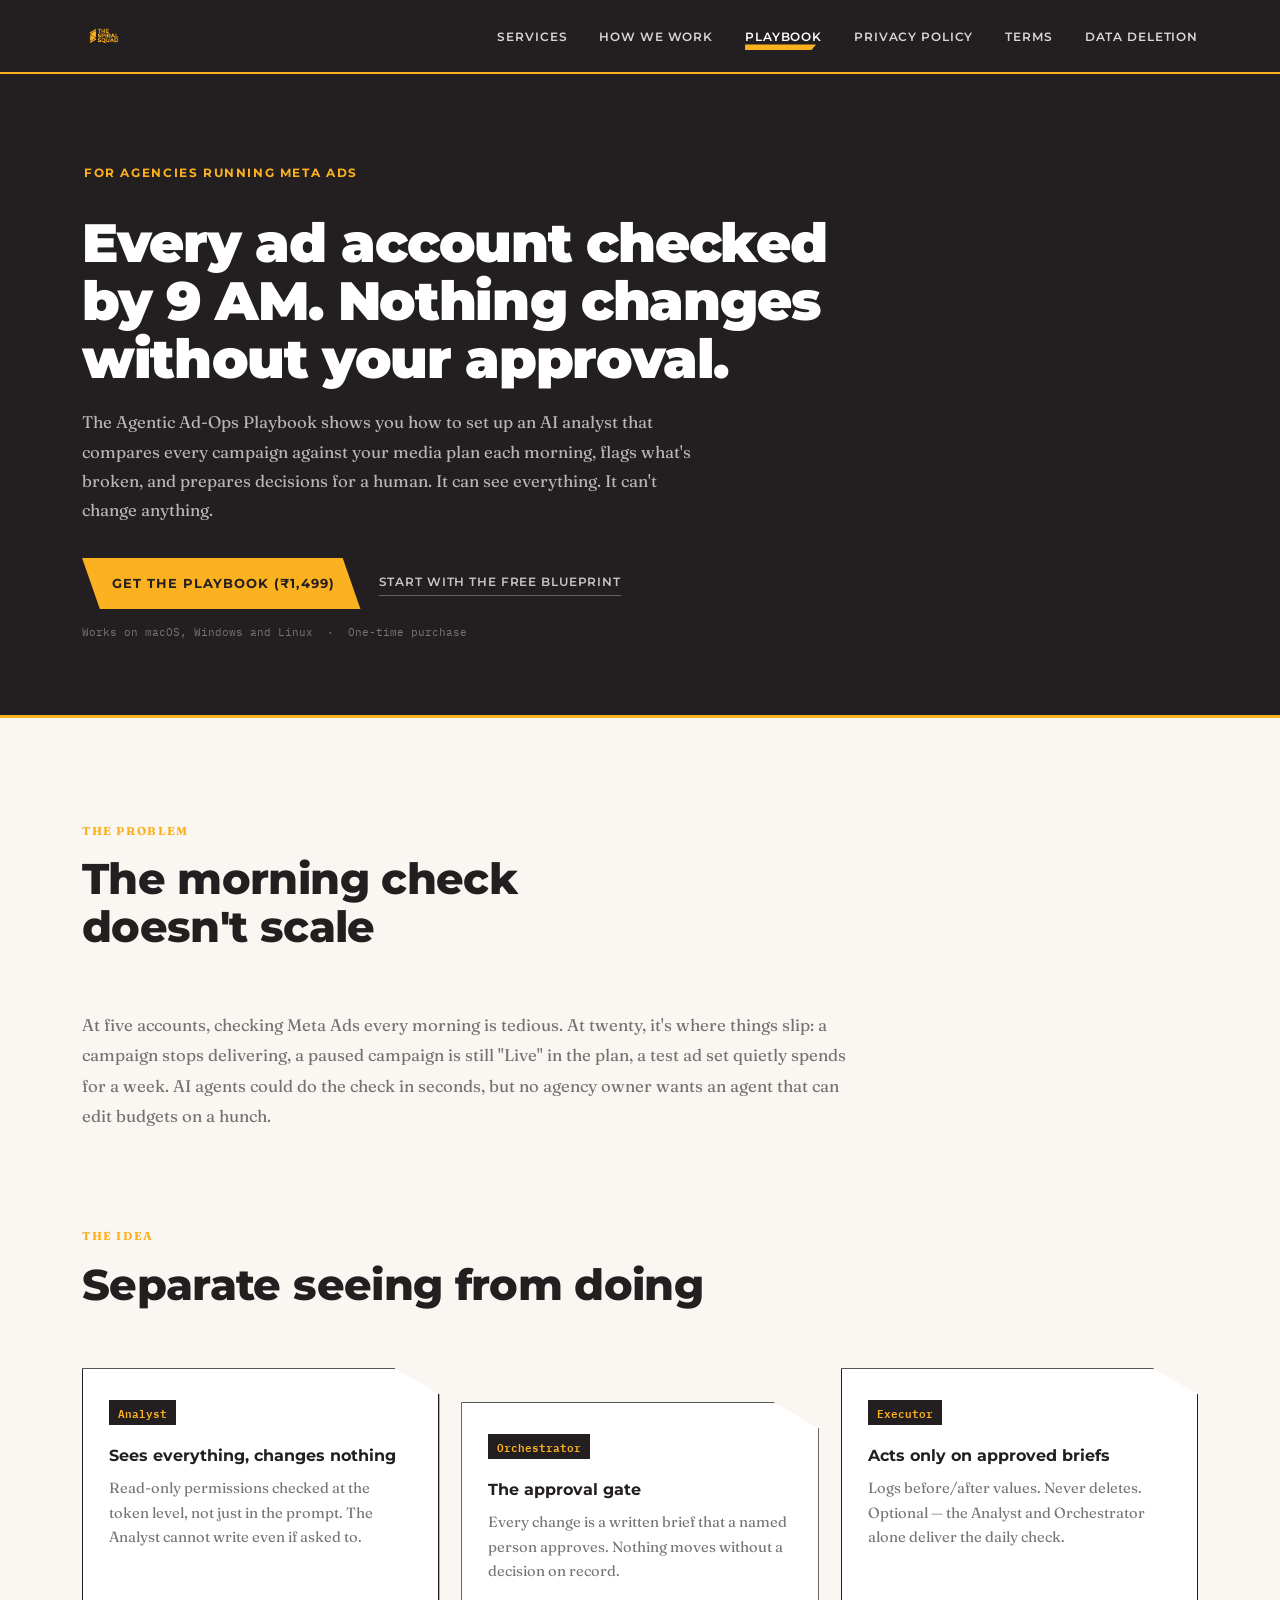
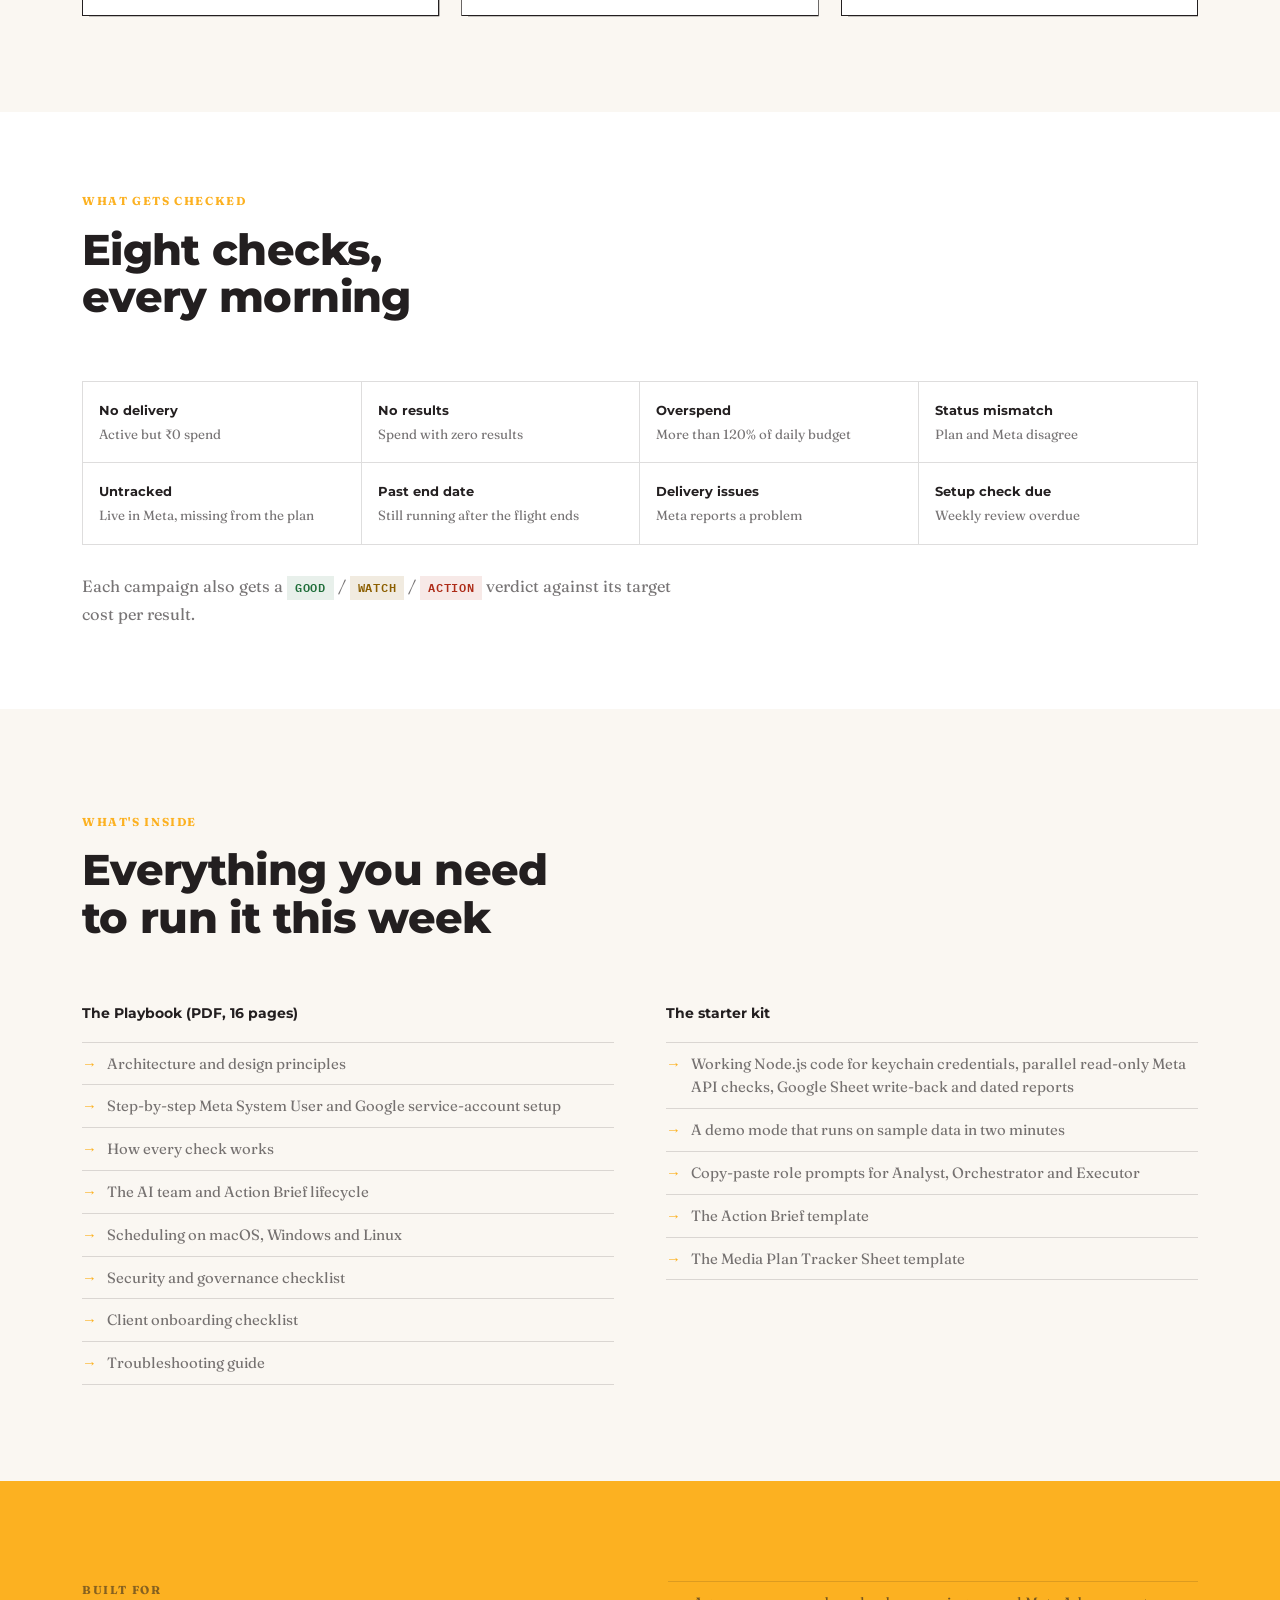
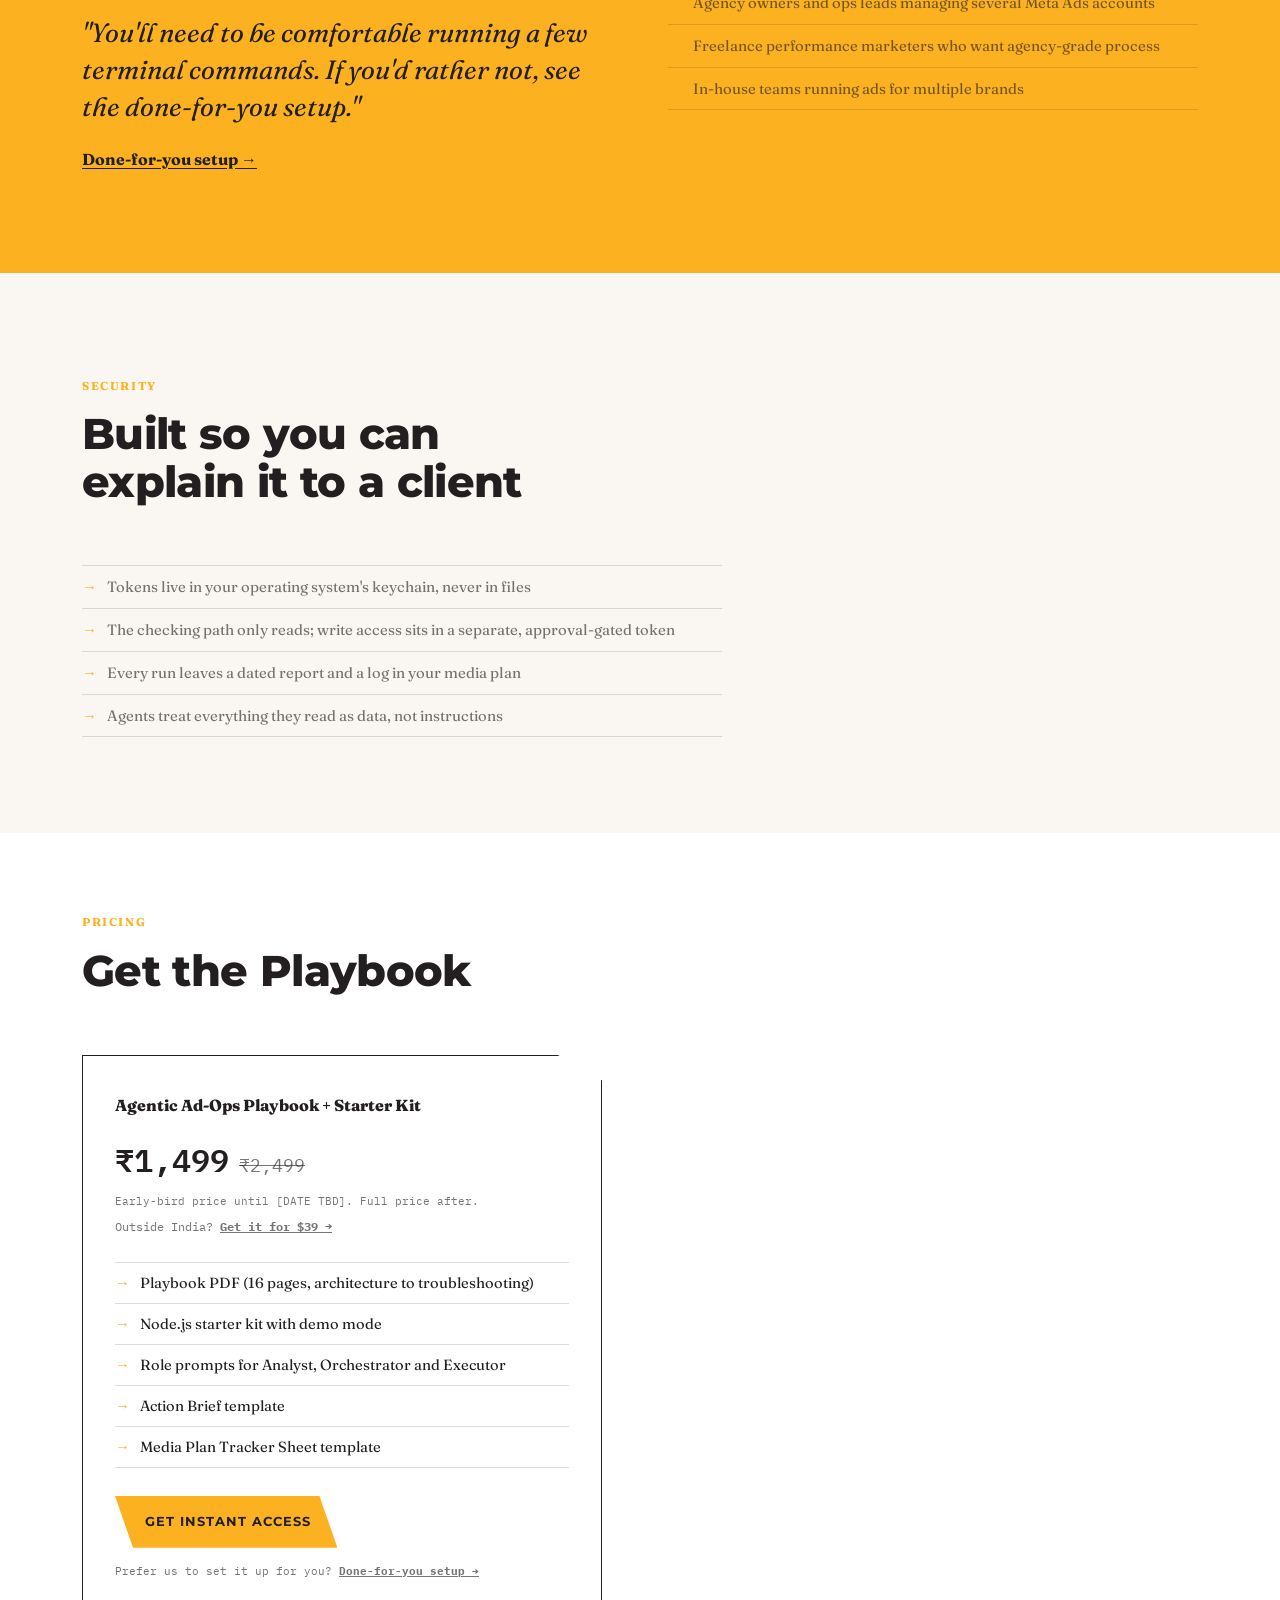
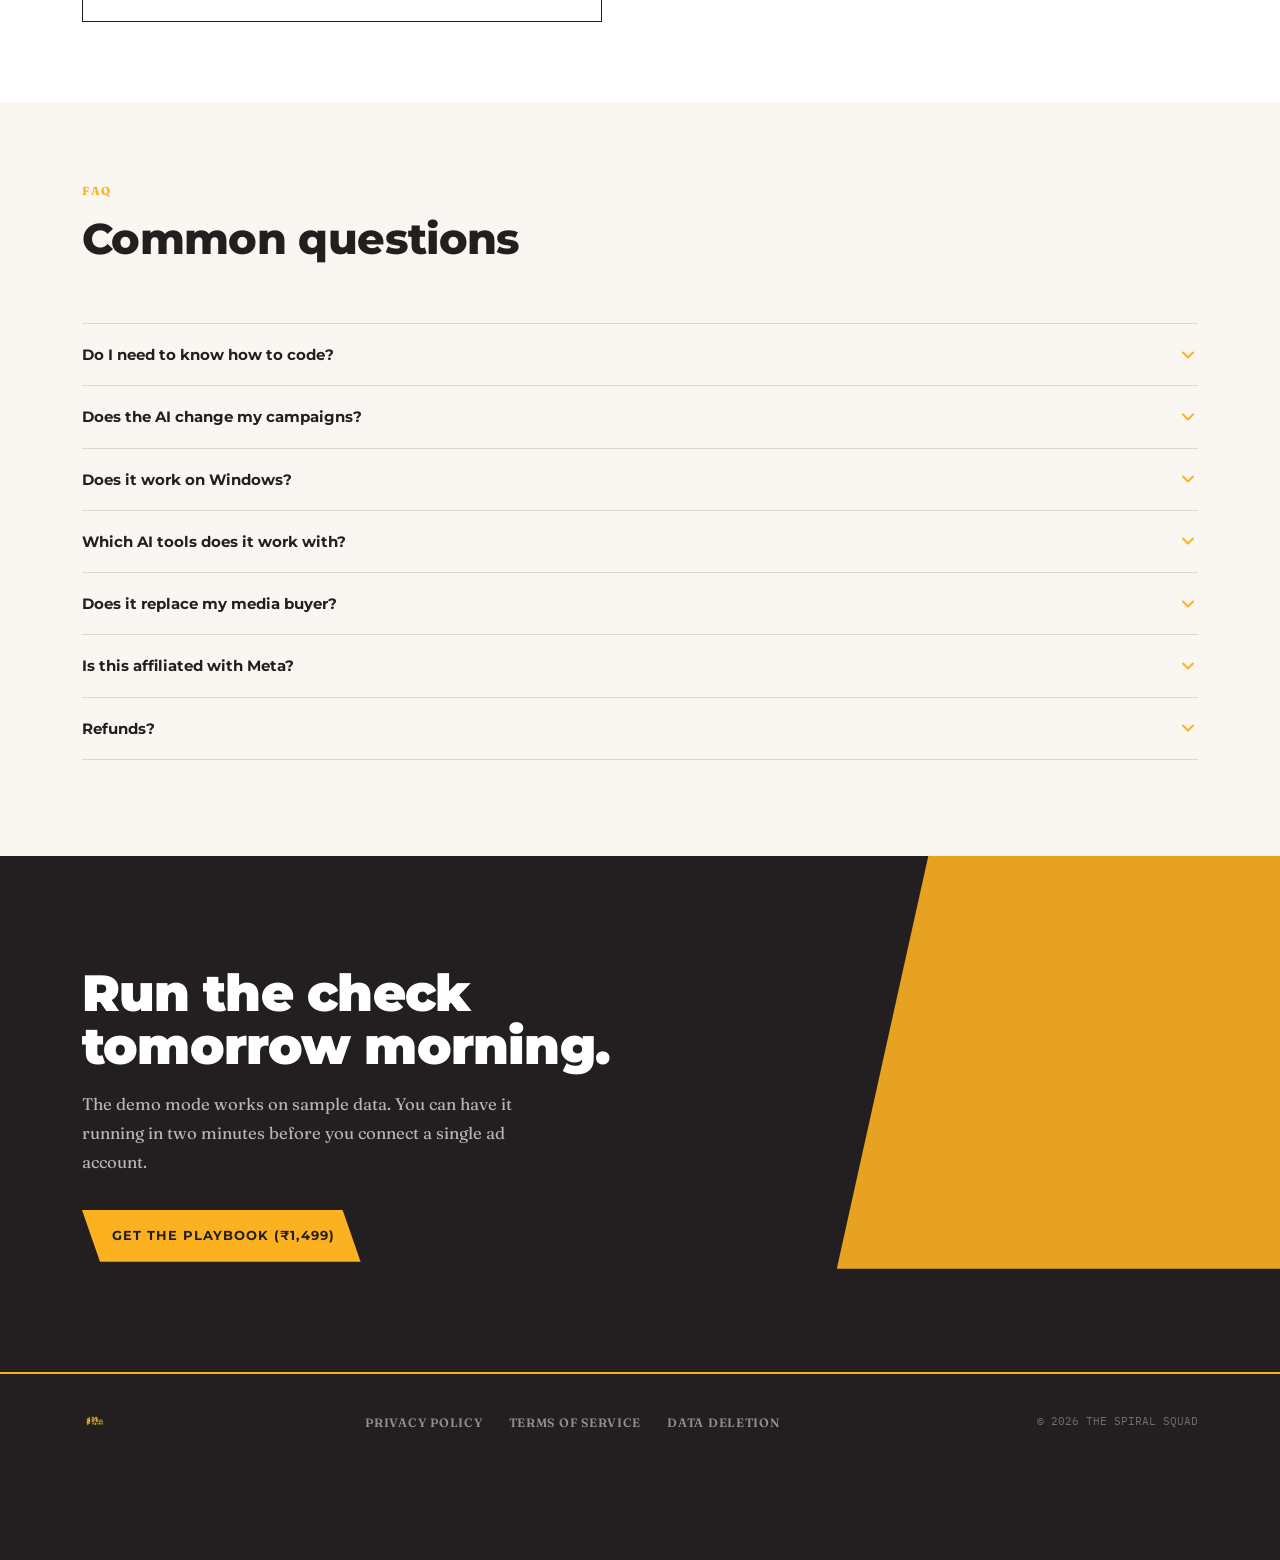
==== ad-ops/index.html @ df3abb17 "feat: add ad-ops sales page, blueprint opt-in, thanks page, and setup service page Pages: - /ad-ops/" ====
<!DOCTYPE html>
<html lang="en">
<head>
  <meta charset="UTF-8">
  <meta name="viewport" content="width=device-width, initial-scale=1.0">
  <title>The Agentic Ad-Ops Playbook: a safe AI analyst for Meta Ads</title>
  <meta name="description" content="Set up a read-only AI analyst that checks every Meta Ads account by 9 AM and flags problems, with a human approval gate for every change. Playbook + starter code.">
  <meta name="robots" content="index, follow">
  <link rel="canonical" href="https://thespiralsquad.com/ad-ops/">
  <link rel="icon" href="/favicon.ico" sizes="any">
  <link rel="icon" type="image/png" sizes="32x32" href="/assets/favicon-32.png">
  <link rel="icon" type="image/png" sizes="16x16" href="/assets/favicon-16.png">
  <link rel="apple-touch-icon" sizes="180x180" href="/assets/apple-touch-icon.png">
  <meta property="og:type" content="website">
  <meta property="og:url" content="https://thespiralsquad.com/ad-ops/">
  <meta property="og:title" content="The Agentic Ad-Ops Playbook: a safe AI analyst for Meta Ads">
  <meta property="og:description" content="Set up a read-only AI analyst that checks every Meta Ads account by 9 AM and flags problems, with a human approval gate for every change.">
  <meta property="og:image" content="https://thespiralsquad.com/assets/social-card.png">
  <meta property="og:image:width" content="1200">
  <meta property="og:image:height" content="630">
  <meta name="twitter:card" content="summary_large_image">
  <meta name="twitter:title" content="The Agentic Ad-Ops Playbook: a safe AI analyst for Meta Ads">
  <meta name="twitter:description" content="Set up a read-only AI analyst that checks every Meta Ads account by 9 AM and flags problems, with a human approval gate for every change.">
  <meta name="twitter:image" content="https://thespiralsquad.com/assets/social-card.png">
  <link rel="preconnect" href="https://fonts.googleapis.com">
  <link rel="preconnect" href="https://fonts.gstatic.com" crossorigin>
  <link rel="stylesheet" href="../styles.css">
  <script>document.documentElement.classList.add('js');</script>
</head>
<body>

<nav class="nav">
  <div class="nav-inner container">
    <a href="/" aria-label="The Spiral Squad home">
      <img class="nav-logo" src="../assets/logo.png" alt="The Spiral Squad">
    </a>
    <button class="nav-hamburger" aria-label="Open navigation menu" aria-expanded="false" aria-controls="nav-links">
      <svg width="22" height="16" viewBox="0 0 22 16" fill="none" aria-hidden="true" focusable="false">
        <rect width="22" height="2" fill="currentColor"/>
        <rect y="7" width="22" height="2" fill="currentColor"/>
        <rect y="14" width="22" height="2" fill="currentColor"/>
      </svg>
    </button>
    <ul class="nav-links" id="nav-links">
      <li><a href="/#services">Services</a></li>
      <li><a href="/#how">How we work</a></li>
      <li><a href="/ad-ops/" aria-current="page">Playbook</a></li>
      <li><a href="/privacy-policy/">Privacy Policy</a></li>
      <li><a href="/terms-of-service/">Terms</a></li>
      <li><a href="/data-deletion/">Data Deletion</a></li>
    </ul>
  </div>
</nav>

<!-- HERO -->
<div class="sales-hero">
  <div class="container">
    <span class="eyebrow">For agencies running Meta Ads</span>
    <h1>Every ad account checked by 9 AM. Nothing changes without your approval.</h1>
    <p class="hero-sub">The Agentic Ad-Ops Playbook shows you how to set up an AI analyst that compares every campaign against your media plan each morning, flags what's broken, and prepares decisions for a human. It can see everything. It can't change anything.</p>
    <div class="hero-actions">
      <a href="#" class="btn" id="cta-hero-inr" onclick="fireCheckout('INR')">Get the Playbook (₹1,499)</a>
      <a href="/blueprint/" class="btn-ghost">Start with the free Blueprint</a>
    </div>
    <p class="hero-micro">Works on macOS, Windows and Linux &nbsp;·&nbsp; One-time purchase</p>
  </div>
</div>

<!-- PROBLEM -->
<section class="section">
  <div class="container">
    <div class="section-head">
      <span class="section-label">The problem</span>
      <h2 class="section-title">The morning check doesn't scale</h2>
    </div>
    <p class="section-body" style="max-width:70ch; font-size:1.05rem; line-height:1.8;">At five accounts, checking Meta Ads every morning is tedious. At twenty, it's where things slip: a campaign stops delivering, a paused campaign is still "Live" in the plan, a test ad set quietly spends for a week. AI agents could do the check in seconds, but no agency owner wants an agent that can edit budgets on a hunch.</p>
  </div>
</section>

<!-- THE IDEA -->
<section class="section" style="padding-top:0;">
  <div class="container">
    <div class="section-head">
      <span class="section-label">The idea</span>
      <h2 class="section-title">Separate seeing from doing</h2>
    </div>
    <div class="card-grid card-grid--3">
      <div class="card reveal">
        <span class="tag mono">Analyst</span>
        <h3>Sees everything, changes nothing</h3>
        <p>Read-only permissions checked at the token level, not just in the prompt. The Analyst cannot write even if asked to.</p>
      </div>
      <div class="card reveal">
        <span class="tag mono">Orchestrator</span>
        <h3>The approval gate</h3>
        <p>Every change is a written brief that a named person approves. Nothing moves without a decision on record.</p>
      </div>
      <div class="card reveal">
        <span class="tag mono">Executor</span>
        <h3>Acts only on approved briefs</h3>
        <p>Logs before/after values. Never deletes. Optional — the Analyst and Orchestrator alone deliver the daily check.</p>
      </div>
    </div>
  </div>
</section>

<!-- EIGHT CHECKS -->
<section class="section" style="background:var(--white); padding:80px 0;">
  <div class="container">
    <div class="section-head">
      <span class="section-label">What gets checked</span>
      <h2 class="section-title">Eight checks, every morning</h2>
    </div>
    <div class="checks-grid">
      <div class="check-cell">
        <p class="check-name">No delivery</p>
        <p class="check-desc">Active but ₹0 spend</p>
      </div>
      <div class="check-cell">
        <p class="check-name">No results</p>
        <p class="check-desc">Spend with zero results</p>
      </div>
      <div class="check-cell">
        <p class="check-name">Overspend</p>
        <p class="check-desc">More than 120% of daily budget</p>
      </div>
      <div class="check-cell">
        <p class="check-name">Status mismatch</p>
        <p class="check-desc">Plan and Meta disagree</p>
      </div>
      <div class="check-cell">
        <p class="check-name">Untracked</p>
        <p class="check-desc">Live in Meta, missing from the plan</p>
      </div>
      <div class="check-cell">
        <p class="check-name">Past end date</p>
        <p class="check-desc">Still running after the flight ends</p>
      </div>
      <div class="check-cell">
        <p class="check-name">Delivery issues</p>
        <p class="check-desc">Meta reports a problem</p>
      </div>
      <div class="check-cell">
        <p class="check-name">Setup check due</p>
        <p class="check-desc">Weekly review overdue</p>
      </div>
    </div>
    <p class="section-body">Each campaign also gets a <span class="verdict verdict--good">GOOD</span> / <span class="verdict verdict--watch">WATCH</span> / <span class="verdict verdict--action">ACTION</span> verdict against its target cost per result.</p>
  </div>
</section>

<!-- WHAT'S INSIDE -->
<section class="section">
  <div class="container">
    <div class="section-head">
      <span class="section-label">What's inside</span>
      <h2 class="section-title">Everything you need to run it this week</h2>
    </div>
    <div class="content-cols">
      <div>
        <h3>The Playbook (PDF, 16 pages)</h3>
        <ul class="content-items">
          <li>Architecture and design principles</li>
          <li>Step-by-step Meta System User and Google service-account setup</li>
          <li>How every check works</li>
          <li>The AI team and Action Brief lifecycle</li>
          <li>Scheduling on macOS, Windows and Linux</li>
          <li>Security and governance checklist</li>
          <li>Client onboarding checklist</li>
          <li>Troubleshooting guide</li>
        </ul>
      </div>
      <div>
        <h3>The starter kit</h3>
        <ul class="content-items">
          <li>Working Node.js code for keychain credentials, parallel read-only Meta API checks, Google Sheet write-back and dated reports</li>
          <li>A demo mode that runs on sample data in two minutes</li>
          <li>Copy-paste role prompts for Analyst, Orchestrator and Executor</li>
          <li>The Action Brief template</li>
          <li>The Media Plan Tracker Sheet template</li>
        </ul>
      </div>
    </div>
  </div>
</section>

<!-- WHO IT'S FOR -->
<section class="how">
  <div class="container">
    <div class="how-grid">
      <div>
        <span class="section-label">Built for</span>
        <p class="pull-quote">"You'll need to be comfortable running a few terminal commands. If you'd rather not, see the done-for-you setup."</p>
        <p class="how-body" style="margin-top:20px;"><a href="/setup/" style="color:var(--charcoal); font-weight:700; text-decoration:underline; text-underline-offset:3px; text-decoration-color:var(--charcoal);">Done-for-you setup →</a></p>
      </div>
      <div>
        <ul class="content-items">
          <li>Agency owners and ops leads managing several Meta Ads accounts</li>
          <li>Freelance performance marketers who want agency-grade process</li>
          <li>In-house teams running ads for multiple brands</li>
        </ul>
      </div>
    </div>
  </div>
</section>

<!-- SECURITY -->
<section class="section">
  <div class="container">
    <div class="section-head">
      <span class="section-label">Security</span>
      <h2 class="section-title">Built so you can explain it to a client</h2>
    </div>
    <ul class="content-items" style="max-width:640px;">
      <li>Tokens live in your operating system's keychain, never in files</li>
      <li>The checking path only reads; write access sits in a separate, approval-gated token</li>
      <li>Every run leaves a dated report and a log in your media plan</li>
      <li>Agents treat everything they read as data, not instructions</li>
    </ul>
  </div>
</section>

<!-- PRICING -->
<section class="section" style="background:var(--white); padding:80px 0;" id="pricing">
  <div class="container">
    <div class="section-head">
      <span class="section-label">Pricing</span>
      <h2 class="section-title">Get the Playbook</h2>
    </div>
    <div class="pricing-wrap">
      <div class="pricing-card">
        <p class="pricing-name">Agentic Ad-Ops Playbook + Starter Kit</p>
        <div class="price-row">
          <span class="price-now" id="price-display">₹1,499</span>
          <span class="price-was" id="price-was-display">₹2,499</span>
        </div>
        <p class="price-note" id="earlybird-note" data-ends="YYYY-MM-DD">Early-bird price until [DATE TBD]. Full price after.</p>
        <p class="price-usd">Outside India? <a href="#" id="cta-pricing-usd" onclick="fireCheckout('USD')" style="font-weight:700;">Get it for $39 →</a></p>
        <ul class="pricing-includes">
          <li>Playbook PDF (16 pages, architecture to troubleshooting)</li>
          <li>Node.js starter kit with demo mode</li>
          <li>Role prompts for Analyst, Orchestrator and Executor</li>
          <li>Action Brief template</li>
          <li>Media Plan Tracker Sheet template</li>
        </ul>
        <a href="#" class="btn" id="cta-pricing-inr" onclick="fireCheckout('INR')">Get instant access</a>
        <p class="pricing-subtext">Prefer us to set it up for you? <a href="/setup/" style="font-weight:700;">Done-for-you setup →</a></p>
      </div>
    </div>
  </div>
</section>

<!-- TESTIMONIALS — hidden placeholder, do not publish without real testimonials -->
<!--
<section class="section" id="testimonials" style="display:none;" aria-hidden="true">
  <div class="container">
    <div class="section-head">
      <span class="section-label">What people say</span>
      <h2 class="section-title">ADD REAL TESTIMONIALS ONLY. Do not publish placeholder content.</h2>
    </div>
  </div>
</section>
-->

<!-- FAQ -->
<section class="faq">
  <div class="container">
    <div class="section-head">
      <span class="section-label">FAQ</span>
      <h2 class="section-title">Common questions</h2>
    </div>
    <ul class="faq-list" role="list">
      <li class="faq-item">
        <button class="faq-btn" aria-expanded="false">
          <span>Do I need to know how to code?</span>
          <svg class="faq-chevron" viewBox="0 0 20 20" fill="none" aria-hidden="true">
            <path d="M5 7.5l5 5 5-5" stroke="currentColor" stroke-width="2" stroke-linecap="round" stroke-linejoin="round"/>
          </svg>
        </button>
        <div class="faq-body" hidden>
          <p>You'll need to run a few commands and edit a CSV and a Google Sheet. The Playbook walks through every step, and the demo mode lets you see it working before you connect anything.</p>
        </div>
      </li>
      <li class="faq-item">
        <button class="faq-btn" aria-expanded="false">
          <span>Does the AI change my campaigns?</span>
          <svg class="faq-chevron" viewBox="0 0 20 20" fill="none" aria-hidden="true">
            <path d="M5 7.5l5 5 5-5" stroke="currentColor" stroke-width="2" stroke-linecap="round" stroke-linejoin="round"/>
          </svg>
        </button>
        <div class="faq-body" hidden>
          <p>Not unless you set up the optional Executor and approve a written brief. The Analyst's token is read-only, so it can't write even if asked to.</p>
        </div>
      </li>
      <li class="faq-item">
        <button class="faq-btn" aria-expanded="false">
          <span>Does it work on Windows?</span>
          <svg class="faq-chevron" viewBox="0 0 20 20" fill="none" aria-hidden="true">
            <path d="M5 7.5l5 5 5-5" stroke="currentColor" stroke-width="2" stroke-linecap="round" stroke-linejoin="round"/>
          </svg>
        </button>
        <div class="faq-body" hidden>
          <p>Yes. macOS, Windows and Linux are all supported.</p>
        </div>
      </li>
      <li class="faq-item">
        <button class="faq-btn" aria-expanded="false">
          <span>Which AI tools does it work with?</span>
          <svg class="faq-chevron" viewBox="0 0 20 20" fill="none" aria-hidden="true">
            <path d="M5 7.5l5 5 5-5" stroke="currentColor" stroke-width="2" stroke-linecap="round" stroke-linejoin="round"/>
          </svg>
        </button>
        <div class="faq-body" hidden>
          <p>Any agent that can run terminal commands and read files. The daily check itself is a plain script and runs without any AI tool.</p>
        </div>
      </li>
      <li class="faq-item">
        <button class="faq-btn" aria-expanded="false">
          <span>Does it replace my media buyer?</span>
          <svg class="faq-chevron" viewBox="0 0 20 20" fill="none" aria-hidden="true">
            <path d="M5 7.5l5 5 5-5" stroke="currentColor" stroke-width="2" stroke-linecap="round" stroke-linejoin="round"/>
          </svg>
        </button>
        <div class="faq-body" hidden>
          <p>No. It catches problems and prepares decisions. Strategy, creative and budget calls stay with your team.</p>
        </div>
      </li>
      <li class="faq-item">
        <button class="faq-btn" aria-expanded="false">
          <span>Is this affiliated with Meta?</span>
          <svg class="faq-chevron" viewBox="0 0 20 20" fill="none" aria-hidden="true">
            <path d="M5 7.5l5 5 5-5" stroke="currentColor" stroke-width="2" stroke-linecap="round" stroke-linejoin="round"/>
          </svg>
        </button>
        <div class="faq-body" hidden>
          <p>No. It uses Meta's public Marketing API.</p>
        </div>
      </li>
      <li class="faq-item">
        <button class="faq-btn" aria-expanded="false">
          <span>Refunds?</span>
          <svg class="faq-chevron" viewBox="0 0 20 20" fill="none" aria-hidden="true">
            <path d="M5 7.5l5 5 5-5" stroke="currentColor" stroke-width="2" stroke-linecap="round" stroke-linejoin="round"/>
          </svg>
        </button>
        <div class="faq-body" hidden>
          <p>[Fill in your refund policy, or remove this question.]</p>
        </div>
      </li>
    </ul>
  </div>
</section>

<!-- CLOSING CTA -->
<section class="cta">
  <div class="cta-flag" aria-hidden="true"></div>
  <div class="container">
    <div class="cta-inner">
      <h2>Run the check tomorrow morning.</h2>
      <p>The demo mode works on sample data. You can have it running in two minutes before you connect a single ad account.</p>
      <a href="#" class="btn" onclick="fireCheckout('INR')">Get the Playbook (₹1,499)</a>
    </div>
  </div>
</section>

<footer>
  <div class="footer-inner container">
    <a href="/" aria-label="The Spiral Squad home">
      <img class="footer-logo" src="../assets/logo.png" alt="The Spiral Squad">
    </a>
    <ul class="footer-links">
      <li><a href="/privacy-policy/">Privacy Policy</a></li>
      <li><a href="/terms-of-service/">Terms of Service</a></li>
      <li><a href="/data-deletion/">Data Deletion</a></li>
    </ul>
    <p class="footer-copy">&copy; 2026 THE SPIRAL SQUAD</p>
  </div>
  <div class="container" style="padding-top:20px; padding-bottom:28px;">
    <p class="legal-note">Meta is a trademark of Meta Platforms, Inc. This product is not affiliated with or endorsed by Meta.</p>
  </div>
</footer>

<script>
  /* ── Hamburger ─────────────────────────────────────── */
  (function() {
    var btn   = document.querySelector('.nav-hamburger');
    var links = document.getElementById('nav-links');
    function closeMenu() {
      links.classList.remove('is-open');
      btn.setAttribute('aria-expanded', 'false');
      btn.setAttribute('aria-label', 'Open navigation menu');
    }
    btn.addEventListener('click', function() {
      var open = links.classList.toggle('is-open');
      btn.setAttribute('aria-expanded', String(open));
      btn.setAttribute('aria-label', open ? 'Close navigation menu' : 'Open navigation menu');
    });
    links.querySelectorAll('a').forEach(function(a) { a.addEventListener('click', closeMenu); });
    document.addEventListener('keydown', function(e) {
      if (e.key === 'Escape' && links.classList.contains('is-open')) { closeMenu(); btn.focus(); }
    });
  })();

  /* ── Early-bird price swap ─────────────────────────── */
  (function() {
    var note = document.getElementById('earlybird-note');
    if (!note) return;
    var ends = note.dataset.ends;
    if (ends && ends !== 'YYYY-MM-DD' && new Date() > new Date(ends)) {
      document.getElementById('price-display').textContent = '₹2,499';
      document.getElementById('price-was-display').style.display = 'none';
      note.style.display = 'none';
    }
  })();

  /* ── FAQ accordion ─────────────────────────────────── */
  (function() {
    document.querySelectorAll('.faq-btn').forEach(function(btn) {
      btn.addEventListener('click', function() {
        var item = btn.closest('.faq-item');
        var body = item.querySelector('.faq-body');
        var open = item.classList.toggle('open');
        btn.setAttribute('aria-expanded', String(open));
        if (open) { body.removeAttribute('hidden'); } else { body.setAttribute('hidden', ''); }
      });
    });
  })();

  /* ── Scroll reveal ─────────────────────────────────── */
  (function() {
    var reduced = window.matchMedia('(prefers-reduced-motion: reduce)').matches;
    var items   = document.querySelectorAll('.reveal');
    if (reduced || !('IntersectionObserver' in window)) {
      items.forEach(function(el) { el.classList.add('in'); }); return;
    }
    var io = new IntersectionObserver(function(entries) {
      entries.forEach(function(entry) {
        if (entry.isIntersecting) { entry.target.classList.add('in'); io.unobserve(entry.target); }
      });
    }, { threshold: 0.15 });
    items.forEach(function(el) { io.observe(el); });
    setTimeout(function() { items.forEach(function(el) { el.classList.add('in'); }); }, 1200);
  })();

  /* ── Checkout click handler (placeholder for pixel / analytics) ── */
  function fireCheckout(currency) {
    /* When META_PIXEL_ID is set, fire: fbq('track','InitiateCheckout',{value:...,currency:currency}); */
  }
</script>

</body>
</html>
---- styles.css ----
/* The Spiral Squad — The Manifest (Phase 2) */
@import url('https://fonts.googleapis.com/css2?family=Fraunces:ital,opsz,wght@0,9..144,400;0,9..144,500;0,9..144,600;1,9..144,400&family=IBM+Plex+Mono:wght@400;500;600&family=Montserrat:wght@500;600;700;800;900&display=swap');

*,*::before,*::after { box-sizing: border-box; margin: 0; padding: 0; }

:root {
  --charcoal: #231F20;
  --yellow:   #FCB121;
  --paper:    #FAF7F2;
  --white:    #FFFFFF;
  --ink-soft:         rgba(35,31,32,.62);
  --ink-soft-on-dark: rgba(250,247,242,.60);
  --line:         rgba(35,31,32,.15);
  --line-on-dark: rgba(250,247,242,.18);
  --notch:     26px;   /* vertical rise of every corner-cut          */
  --notch-run: 45px;   /* 26 * 1.732 = 45.0 → exact 30° angle       */
  --max-w: 1180px;
}

html { scroll-behavior: smooth; }

body {
  background: var(--paper);
  color: var(--charcoal);
  font-family: 'Fraunces', Georgia, serif;
  line-height: 1.7;
  -webkit-font-smoothing: antialiased;
  overflow-x: hidden;
}

h1,h2,h3,nav,.mono,.btn,.tag,.eyebrow,.docket {
  font-family: 'Montserrat', -apple-system, sans-serif;
}
.mono { font-family: 'IBM Plex Mono', ui-monospace, Menlo, monospace; }
img  { max-width: 100%; display: block; }
a    { color: inherit; }

.container { max-width: var(--max-w); margin: 0 auto; padding: 0 32px; }

/* ---------- nav ---------- */
.nav {
  background: var(--charcoal);
  position: sticky; top: 0; z-index: 100;
  border-bottom: 2px solid var(--yellow);
}
.nav-inner {
  display: flex; align-items: center; justify-content: space-between;
  height: 72px;
}
.nav-logo { height: 44px; width: auto; display: block; }
.nav-links { list-style: none; display: flex; gap: 32px; }
.nav-links a {
  text-decoration: none;
  color: rgba(255,255,255,.82);
  font-size: .78rem; font-weight: 600; letter-spacing: .07em; text-transform: uppercase;
  position: relative; padding-bottom: 6px;
}
/* slanted parallelogram underline — the one diagonal touch in nav chrome */
.nav-links a::after {
  content: "";
  position: absolute; left: 0; bottom: 0;
  width: 0; height: 6px;
  background: var(--yellow);
  clip-path: polygon(0 0, 100% 0, calc(100% - 5px) 100%, 0 100%);
  transition: width .18s ease;
}
.nav-links a:hover::after,
.nav-links a[aria-current="page"]::after { width: calc(100% - 6px); }
.nav-links a:hover,
.nav-links a[aria-current="page"] { color: var(--white); }

/* hamburger — hidden at desktop */
.nav-hamburger {
  display: none;
  background: none; border: none; cursor: pointer;
  padding: 6px; color: var(--white); line-height: 0;
}
.nav-hamburger svg { display: block; }

/* ---------- hero ---------- */
.hero { background: var(--charcoal); position: relative; }
.hero-grid {
  display: grid; grid-template-columns: 1.4fr 1fr;
  align-items: stretch; min-height: 640px;
}

.hero-left {
  position: relative;
  padding: 88px 56px 88px 32px;
  display: flex; flex-direction: column; justify-content: center;
  z-index: 2;
}
.hero-flag {
  position: absolute; left: 0; top: 14%;
  width: min(58%, 620px); height: 280px;
  background: var(--yellow); z-index: 0;
  clip-path: polygon(0 0, 100% 0, calc(100% - 78px) 100%, 0 100%);
}
.eyebrow {
  position: relative; z-index: 1;
  display: inline-block;
  font-size: .72rem; font-weight: 700; letter-spacing: .14em; text-transform: uppercase;
  color: var(--yellow); margin-bottom: 26px;
  /* Solid charcoal chip prevents yellow-on-yellow when the flag panel sits
     close behind this label at narrow widths. No-op on desktop (already charcoal). */
  background: var(--charcoal); padding: 4px 2px;
}
.hero-left h1 {
  position: relative; z-index: 1;
  font-size: clamp(2.6rem, 6vw, 5.1rem);
  font-weight: 900; letter-spacing: -0.03em; line-height: 0.98;
  color: var(--white); max-width: 11ch; text-wrap: balance;
  /* Must never silently overflow — fallback-font flash or browser zoom
     could push a word past the viewport before webfont lands. */
  overflow-wrap: anywhere;
}
.hero-left h1 .lit {
  background: var(--charcoal); color: var(--yellow);
  padding: 0 .12em;
  box-decoration-break: clone; -webkit-box-decoration-break: clone;
}
.hero-sub {
  position: relative; z-index: 1;
  font-family: 'Fraunces', serif; font-size: 1.05rem;
  color: rgba(255,255,255,.68); max-width: 44ch; margin-top: 26px; line-height: 1.75;
  overflow-wrap: anywhere;
}
.hero-actions {
  position: relative; z-index: 1;
  margin-top: 38px; display: flex; gap: 18px; align-items: center;
}

.btn {
  display: inline-flex; align-items: center; gap: 10px;
  background: var(--yellow); color: var(--charcoal); text-decoration: none;
  font-family: 'Montserrat', sans-serif;
  font-size: .8rem; font-weight: 700; letter-spacing: .08em; text-transform: uppercase;
  padding: 15px 26px 15px 30px;
  clip-path: polygon(0 0, calc(100% - 18px) 0, 100% 100%, 18px 100%);
  transition: background .15s;
}
.btn:hover { background: var(--white); }

.btn-ghost {
  color: rgba(255,255,255,.75); text-decoration: none;
  font-family: 'Montserrat', sans-serif;
  font-size: .78rem; font-weight: 600; letter-spacing: .07em; text-transform: uppercase;
  border-bottom: 1px solid rgba(255,255,255,.3); padding-bottom: 3px;
}
.btn-ghost:hover { color: var(--yellow); border-color: var(--yellow); }

/* hero right: manifest docket panel */
.hero-right {
  position: relative; background: #1B1718;
  border-left: 1px solid var(--line-on-dark);
  display: flex; flex-direction: column; justify-content: center;
  padding: 64px 44px; overflow: hidden;
}
.glyph-watermark {
  position: absolute; right: -60px; bottom: -60px;
  width: 340px; height: 340px; opacity: .08; z-index: 0;
}
.docket-head {
  position: relative; z-index: 1;
  font-size: .68rem; font-weight: 700; letter-spacing: .16em; text-transform: uppercase;
  color: var(--ink-soft-on-dark); margin-bottom: 22px;
  display: flex; align-items: center; gap: 10px;
}
.docket-head::before { content: ""; width: 8px; height: 8px; background: var(--yellow); flex: none; }
.docket { position: relative; z-index: 1; list-style: none; }
.docket li {
  display: flex; align-items: baseline; gap: 16px;
  padding: 15px 0; border-top: 1px solid var(--line-on-dark);
}
.docket li:last-child { border-bottom: 1px solid var(--line-on-dark); }
.docket .code { font-size: .76rem; color: var(--yellow); flex: none; width: 52px; }
.docket .name { font-family: 'Montserrat', sans-serif; font-weight: 700; font-size: .9rem; color: var(--white); }

/* ---------- ticker ---------- */
.ticker {
  background: var(--charcoal);
  border-top: 1px solid var(--line-on-dark); border-bottom: 2px solid var(--yellow);
  overflow: hidden; white-space: nowrap; padding: 14px 0;
}
.ticker-track {
  display: inline-flex; align-items: center;
  animation: ticker-scroll 42s linear infinite;
}
.ticker-item {
  font-family: 'IBM Plex Mono', monospace;
  font-size: .74rem; font-weight: 500; letter-spacing: .1em; text-transform: uppercase;
  color: rgba(255,255,255,.72); padding: 0 28px;
  display: inline-flex; align-items: center; gap: 28px;
}
.ticker-item svg { width: 9px; height: 9px; flex: none; }
@keyframes ticker-scroll { from { transform: translateX(0); } to { transform: translateX(-50%); } }
@media (prefers-reduced-motion: reduce) { .ticker-track { animation: none; } }

/* ---------- services ---------- */
.section { padding: 104px 0 96px; }
.section-head { max-width: 640px; margin-bottom: 60px; }
.section-label {
  font-size: .72rem; font-weight: 700; letter-spacing: .14em; text-transform: uppercase;
  color: var(--yellow); margin-bottom: 14px; display: block;
}
.section-title {
  font-size: clamp(1.8rem, 3.5vw, 2.7rem); font-weight: 800;
  letter-spacing: -0.015em; line-height: 1.1; margin-bottom: 16px; text-wrap: balance;
}
.section-body { font-size: 1.02rem; color: var(--ink-soft); max-width: 56ch; }

.card-grid { display: grid; grid-template-columns: repeat(4,1fr); gap: 22px; }
.card {
  background: var(--white); border: 1px solid var(--charcoal);
  padding: 30px 26px 32px;
  clip-path: polygon(0 0, calc(100% - var(--notch-run)) 0, 100% var(--notch), 100% 100%, 0 100%);
  transition: transform .22s ease;
  position: relative;
  /* drop-shadow (not box-shadow) so the shadow follows the clipped notch silhouette,
     not the rectangular border-box. Hard-edged (0 blur) = flat/graphic, no glow. */
  filter: drop-shadow(7px 7px 0 var(--charcoal));
}
.card:nth-child(2), .card:nth-child(4) { margin-top: 34px; }
.card:hover { transform: translate(-4px,-4px); }
.card .tag {
  font-family: 'IBM Plex Mono', monospace;
  font-size: .7rem; font-weight: 600; color: var(--yellow); background: var(--charcoal);
  display: inline-block; padding: 3px 9px; margin-bottom: 20px;
}
.card h3 {
  font-family: 'Montserrat', sans-serif;
  font-size: 1.02rem; font-weight: 700; margin-bottom: 10px; line-height: 1.3;
  overflow-wrap: anywhere;
}
.card p {
  font-family: 'Fraunces', serif;
  font-size: .92rem; color: var(--ink-soft); line-height: 1.65; overflow-wrap: anywhere;
}

/* Reveal: content-visible by default — only hidden when JS is confirmed running.
   Specificity: html.js .reveal.in must beat html.js .reveal — both anchored to
   the same html.js selector so source order (later = wins) takes effect correctly. */
html.js .reveal         { opacity: 0; transform: translateY(14px); transition: opacity .32s ease, transform .32s ease; }
html.js .reveal.in      { opacity: 1; transform: translateY(0); }
@media (prefers-reduced-motion: reduce) { html.js .reveal { opacity: 1; transform: none; transition: none; } }

/* ---------- how we work ---------- */
.how { background: var(--yellow); padding: 100px 0; }
.how-grid { display: grid; grid-template-columns: 1fr 1fr; gap: 56px; align-items: start; }
.how .section-label { color: rgba(35,31,32,.55); }
.pull-quote {
  font-family: 'Fraunces', serif; font-style: italic; font-weight: 400;
  font-size: clamp(1.3rem, 2.4vw, 1.65rem); line-height: 1.4; color: var(--charcoal);
}
.how-body { font-size: 1rem; color: rgba(35,31,32,.75); max-width: 52ch; }

/* ---------- CTA ---------- */
.cta { background: var(--charcoal); padding: 110px 0; position: relative; overflow: hidden; }
.cta-flag {
  position: absolute; right: -6%; top: -20%; width: 520px; height: 100%;
  background: var(--yellow); opacity: .9;
  clip-path: polygon(22% 0, 100% 0, 100% 100%, 0% 100%);
}
.cta-inner { position: relative; z-index: 1; max-width: 560px; }
.cta h2 {
  font-size: clamp(2rem, 4.5vw, 3.2rem); font-weight: 900;
  letter-spacing: -0.02em; color: var(--white); margin-bottom: 18px; line-height: 1.04;
}
.cta p {
  font-family: 'Fraunces', serif; color: rgba(255,255,255,.68);
  font-size: 1.05rem; max-width: 44ch; margin-bottom: 34px;
}

/* ---------- footer ---------- */
footer { background: var(--charcoal); border-top: 2px solid var(--yellow); padding: 34px 0; }
.footer-inner { display: flex; align-items: center; justify-content: space-between; flex-wrap: wrap; gap: 16px; }
.footer-logo { height: 26px; width: auto; display: block; }
.footer-links { display: flex; gap: 26px; list-style: none; }
.footer-links a {
  text-decoration: none; font-size: .76rem; font-weight: 600;
  color: rgba(255,255,255,.5); letter-spacing: .06em; text-transform: uppercase;
}
.footer-links a:hover { color: var(--yellow); }
.footer-copy { font-family: 'IBM Plex Mono', monospace; font-size: .7rem; color: rgba(255,255,255,.35); }

/* ---------- compliance / prose pages ---------- */
.prose-hero {
  background: var(--charcoal); padding: 64px 0 52px; border-bottom: 3px solid var(--yellow);
}
.prose-hero h1 {
  font-family: 'Montserrat', sans-serif;
  font-size: clamp(1.75rem, 4vw, 2.6rem); font-weight: 800; letter-spacing: -0.02em;
  margin-bottom: 10px; color: var(--white);
}
.prose-hero .effective {
  font-family: 'IBM Plex Mono', monospace; font-size: .82rem; color: rgba(255,255,255,.6);
}
.prose-wrap { max-width: 740px; margin: 0 auto; padding: 0 32px; }
.prose { background: var(--paper); padding: 60px 0 96px; }
.prose h2 {
  font-family: 'Montserrat', sans-serif;
  font-size: 1.05rem; font-weight: 700; color: var(--charcoal);
  margin: 44px 0 12px; padding-top: 36px; border-top: 1px solid var(--line);
  letter-spacing: .01em; text-transform: uppercase;
}
.prose h2:first-child { border-top: none; margin-top: 0; padding-top: 0; }
.prose p {
  font-family: 'Fraunces', serif; font-size: .97rem; color: #3A3838;
  margin-bottom: 14px; line-height: 1.8;
}
.prose ul { list-style: none; padding: 0; margin: 0 0 16px; }
.prose ul li {
  position: relative; padding-left: 20px;
  font-family: 'Fraunces', serif; font-size: .97rem; color: #3A3838;
  line-height: 1.8; margin-bottom: 8px;
}
.prose ul li::before { content: "–"; position: absolute; left: 0; color: var(--yellow); font-weight: 700; }
.prose a {
  color: var(--charcoal); font-weight: 600; text-decoration: underline;
  text-underline-offset: 3px; text-decoration-color: var(--yellow);
}
.prose a:hover { color: var(--yellow); }

/* ---------- responsive ---------- */
@media (max-width: 980px) {
  .hero-grid { grid-template-columns: 1fr; min-height: 0; }
  .hero-left { padding: 72px 24px 56px; }
  .hero-flag { width: 80%; height: 220px; }
  .hero-right { border-left: none; border-top: 1px solid var(--line-on-dark); padding: 48px 24px; }
  .card-grid { grid-template-columns: repeat(2,1fr); }
  .card:nth-child(2), .card:nth-child(4) { margin-top: 0; }
  .card:nth-child(3), .card:nth-child(4) { margin-top: 22px; }
  .how-grid { grid-template-columns: 1fr; gap: 32px; }
  .cta-flag { display: none; }
}
@media (max-width: 640px) {
  .container  { padding: 0 20px; }
  .prose-wrap { padding: 0 20px; }
  .nav-inner  { height: 64px; }
  .nav-logo   { height: 38px; }
  /* reveal hamburger */
  .nav-hamburger { display: flex; }
  /* mobile nav panel */
  .nav-links {
    display: none; position: absolute; top: 66px; left: 0; right: 0;
    background: var(--charcoal); border-bottom: 2px solid var(--yellow);
    flex-direction: column; padding: 8px 20px 20px; gap: 0;
  }
  .nav-links.is-open { display: flex; }
  .nav-links li { border-bottom: 1px solid rgba(255,255,255,.08); }
  .nav-links li:last-child { border-bottom: none; }
  .nav-links a { display: block; padding: 13px 0; }
  /* suppress parallelogram on mobile (unnecessary in list layout) */
  .nav-links a::after { display: none; }
  .nav-links a[aria-current="page"] { color: var(--yellow); }
  /* hero */
  .hero-left h1 { max-width: none; }
  .hero-flag { height: 180px; }
  /* cards */
  .card-grid { grid-template-columns: 1fr; }
  .card:nth-child(2), .card:nth-child(3), .card:nth-child(4) { margin-top: 0; }
  /* sections */
  .section { padding: 72px 0; }
  .how    { padding: 64px 0; }
  .cta    { padding: 76px 0; }
  /* footer */
  .footer-inner { flex-direction: column; align-items: flex-start; gap: 20px; }
}

/* ========================================================
   AD-OPS SECTION — sales page, blueprint, setup
   ======================================================== */

/* ---------- signal colours (verdict badges only) ---------- */
:root {
  --signal-good:   #1F6E3A;
  --signal-watch:  #8C5F00;
  --signal-action: #AE2C18;
}

/* ---------- sales hero (dark, single-column) ---------- */
.sales-hero {
  background: var(--charcoal); padding: 84px 0 72px;
  border-bottom: 3px solid var(--yellow);
}
.sales-hero h1 {
  font-size: clamp(2rem, 4.5vw, 3.4rem); font-weight: 900;
  letter-spacing: -0.025em; line-height: 1.07; color: var(--white);
  max-width: 22ch; margin-bottom: 20px; text-wrap: balance; overflow-wrap: anywhere;
}
.sales-hero .hero-sub { margin-top: 0; max-width: 56ch; }
.sales-hero .hero-actions { margin-top: 32px; flex-wrap: wrap; }
.hero-micro {
  font-family: 'IBM Plex Mono', monospace; font-size: .7rem;
  color: rgba(255,255,255,.38); margin-top: 14px;
}

/* ---------- 3-column card grid variant ---------- */
.card-grid--3 { grid-template-columns: repeat(3,1fr); }
.card-grid--3 .card:nth-child(2) { margin-top: 34px; }
.card-grid--3 .card:nth-child(3) { margin-top: 0; }

/* ---------- checks grid (8 cells, 4 cols) ---------- */
.checks-grid {
  display: grid; grid-template-columns: repeat(4,1fr);
  border: 1px solid var(--line); margin-bottom: 28px;
}
.check-cell {
  padding: 18px 16px; border-right: 1px solid var(--line);
  border-bottom: 1px solid var(--line); background: var(--white);
}
.check-cell:nth-child(4n)      { border-right: none; }
.check-cell:nth-last-child(-n+4) { border-bottom: none; }
.check-name { font-family: 'Montserrat', sans-serif; font-size: .8rem; font-weight: 700; margin-bottom: 3px; }
.check-desc { font-family: 'Fraunces', serif; font-size: .83rem; color: var(--ink-soft); line-height: 1.5; }

/* ---------- verdict badges ---------- */
.verdict {
  display: inline-block; font-family: 'IBM Plex Mono', monospace;
  font-size: .72rem; font-weight: 600; letter-spacing: .06em;
  text-transform: uppercase; padding: 2px 8px;
}
.verdict--good   { color: var(--signal-good);   background: rgba(31,110,58,.1); }
.verdict--watch  { color: var(--signal-watch);  background: rgba(140,95,0,.12); }
.verdict--action { color: var(--signal-action); background: rgba(174,44,24,.1); }

/* ---------- two-column content (What's inside) ---------- */
.content-cols { display: grid; grid-template-columns: 1fr 1fr; gap: 52px; }
.content-cols h3 {
  font-family: 'Montserrat', sans-serif; font-size: .9rem; font-weight: 700;
  margin-bottom: 16px; color: var(--charcoal);
}
.content-items { list-style: none; padding: 0; }
.content-items li {
  font-family: 'Fraunces', serif; font-size: .93rem; color: var(--ink-soft);
  padding: 9px 0; border-top: 1px solid var(--line);
  display: flex; gap: 10px; line-height: 1.6;
}
.content-items li:last-child { border-bottom: 1px solid var(--line); }
.content-items li::before { content: "→"; color: var(--yellow); font-weight: 700; flex: none; }

/* ---------- single pricing card ---------- */
.pricing-wrap { max-width: 520px; }
.pricing-card {
  background: var(--white); border: 1px solid var(--charcoal);
  padding: 36px 32px 40px;
  clip-path: polygon(0 0, calc(100% - var(--notch-run)) 0, 100% var(--notch), 100% 100%, 0 100%);
  filter: drop-shadow(8px 8px 0 var(--charcoal));
}
.pricing-name { font-size: 1rem; font-weight: 800; margin-bottom: 14px; }
.price-row { display: flex; align-items: baseline; gap: 10px; margin-bottom: 6px; }
.price-now { font-family: 'IBM Plex Mono', monospace; font-size: 2rem; font-weight: 600; }
.price-was {
  font-family: 'IBM Plex Mono', monospace; font-size: 1.1rem;
  text-decoration: line-through; color: var(--ink-soft);
}
.price-note {
  font-family: 'IBM Plex Mono', monospace; font-size: .7rem;
  color: var(--ink-soft); margin-bottom: 6px; line-height: 1.6;
}
.price-usd {
  font-family: 'IBM Plex Mono', monospace; font-size: .76rem;
  color: var(--ink-soft); margin-bottom: 24px;
}
.pricing-includes { list-style: none; padding: 0; margin: 0 0 28px; border-top: 1px solid var(--line); }
.pricing-includes li {
  font-family: 'Fraunces', serif; font-size: .92rem; padding: 9px 0;
  border-bottom: 1px solid var(--line); display: flex; gap: 10px; line-height: 1.5;
}
.pricing-includes li::before { content: "→"; color: var(--yellow); font-weight: 700; flex: none; }
.pricing-subtext { font-family: 'IBM Plex Mono', monospace; font-size: .7rem; color: var(--ink-soft); margin-top: 14px; }

/* ---------- FAQ accordion ---------- */
.faq { padding: 80px 0 96px; }
.faq-list { list-style: none; padding: 0; }
.faq-item { border-top: 1px solid var(--line); }
.faq-item:last-child { border-bottom: 1px solid var(--line); }
.faq-btn {
  width: 100%; background: none; border: none; cursor: pointer;
  text-align: left; padding: 20px 0;
  display: flex; justify-content: space-between; align-items: center; gap: 16px;
}
.faq-btn span {
  font-family: 'Montserrat', sans-serif; font-size: .95rem;
  font-weight: 700; color: var(--charcoal); line-height: 1.4;
}
.faq-chevron { flex: none; width: 20px; height: 20px; color: var(--yellow); transition: transform .2s; }
.faq-item.open .faq-chevron { transform: rotate(180deg); }
.faq-body { display: none; padding-bottom: 22px; }
.faq-item.open .faq-body { display: block; }
.faq-body p { font-family: 'Fraunces', serif; font-size: .97rem; color: var(--ink-soft); line-height: 1.75; }

/* ---------- legal note ---------- */
.legal-note {
  font-family: 'IBM Plex Mono', monospace; font-size: .68rem; color: var(--ink-soft);
  border-top: 1px solid var(--line); padding-top: 24px; line-height: 1.7;
}

/* ---------- opt-in form ---------- */
.optin-body { padding: 80px 0 96px; }
.optin-grid { display: grid; grid-template-columns: 1fr 1fr; gap: 64px; align-items: start; }
.optin-label {
  font-family: 'Montserrat', sans-serif; font-size: .68rem; font-weight: 700;
  letter-spacing: .1em; text-transform: uppercase; color: var(--ink-soft);
  margin-bottom: 16px; display: block;
}
.optin-form { display: flex; flex-direction: column; gap: 12px; }
.optin-form input[type="text"],
.optin-form input[type="email"] {
  background: var(--white); border: 1px solid var(--charcoal);
  padding: 13px 16px; font-family: 'Fraunces', serif; font-size: .97rem;
  color: var(--charcoal); width: 100%; -webkit-appearance: none; outline: none;
}
.optin-form input:focus { border-color: var(--yellow); outline: 2px solid rgba(252,177,33,.25); outline-offset: 0; }
.optin-consent { font-family: 'IBM Plex Mono', monospace; font-size: .67rem; color: var(--ink-soft); line-height: 1.7; }
.optin-points { list-style: none; padding: 0; }
.optin-points li {
  font-family: 'Fraunces', serif; font-size: 1rem; color: var(--charcoal);
  padding: 16px 0; border-top: 1px solid var(--line);
  display: flex; gap: 14px; line-height: 1.6;
}
.optin-points li:last-child { border-bottom: 1px solid var(--line); }
.optin-points li::before { content: "→"; color: var(--yellow); font-weight: 700; flex: none; }

/* ---------- timeline (setup page) ---------- */
.timeline-step {
  display: flex; gap: 24px; padding: 22px 0;
  border-top: 1px solid var(--line); align-items: flex-start;
}
.timeline-step:last-child { border-bottom: 1px solid var(--line); }
.t-marker {
  font-family: 'IBM Plex Mono', monospace; font-size: .7rem; font-weight: 600;
  color: var(--yellow); background: var(--charcoal);
  padding: 3px 8px; flex: none; margin-top: 3px; white-space: nowrap;
}
.t-content h4 { font-family: 'Montserrat', sans-serif; font-size: .92rem; font-weight: 700; margin-bottom: 4px; }
.t-content p  { font-family: 'Fraunces', serif; font-size: .92rem; color: var(--ink-soft); line-height: 1.65; }

/* ---------- package cards (setup page) ---------- */
.pkg-grid { display: grid; grid-template-columns: repeat(3,1fr); gap: 24px; }
.pkg-card {
  background: var(--white); border: 1px solid var(--charcoal);
  padding: 30px 26px 34px;
  clip-path: polygon(0 0, calc(100% - var(--notch-run)) 0, 100% var(--notch), 100% 100%, 0 100%);
  filter: drop-shadow(6px 6px 0 var(--charcoal));
  display: flex; flex-direction: column;
}
.pkg-card.featured { background: var(--charcoal); color: var(--white); filter: drop-shadow(6px 6px 0 var(--yellow)); }
.pkg-card .tag { margin-bottom: 16px; }
.pkg-card.featured .tag { background: var(--yellow); color: var(--charcoal); }
.pkg-card h3 { font-size: 1.05rem; font-weight: 800; margin-bottom: 4px; }
.pkg-price { font-family: 'IBM Plex Mono', monospace; font-size: 1.45rem; font-weight: 600; margin-bottom: 2px; }
.pkg-card.featured .pkg-price { color: var(--yellow); }
.pkg-period { font-family: 'IBM Plex Mono', monospace; font-size: .72rem; color: var(--ink-soft); margin-bottom: 20px; }
.pkg-card.featured .pkg-period { color: var(--ink-soft-on-dark); }
.pkg-items { list-style: none; padding: 0; margin: 0 0 24px; flex: 1; }
.pkg-items li {
  font-family: 'Fraunces', serif; font-size: .9rem; padding: 9px 0;
  border-top: 1px solid var(--line); display: flex; gap: 10px; line-height: 1.5;
}
.pkg-card.featured .pkg-items li { border-color: var(--line-on-dark); color: rgba(250,247,242,.85); }
.pkg-items li:last-child { border-bottom: 1px solid var(--line); }
.pkg-card.featured .pkg-items li:last-child { border-color: var(--line-on-dark); }
.pkg-items li::before { content: "✓"; color: var(--yellow); font-weight: 700; flex: none; }
.pkg-small { font-family: 'IBM Plex Mono', monospace; font-size: .68rem; color: var(--ink-soft); margin-top: 20px; line-height: 1.65; }

/* ---------- thanks page ---------- */
.thanks-downloads { display: flex; gap: 14px; flex-wrap: wrap; margin: 28px 0 44px; }
.thanks-upsell {
  background: var(--white); border: 1px solid var(--line);
  border-left: 3px solid var(--yellow); padding: 28px 26px;
}
.thanks-upsell p { font-family: 'Fraunces', serif; font-size: .97rem; color: var(--ink-soft); margin-bottom: 16px; line-height: 1.75; }

/* ---------- responsive additions ---------- */
@media (max-width: 980px) {
  .card-grid--3 { grid-template-columns: 1fr 1fr; }
  .card-grid--3 .card:nth-child(2) { margin-top: 0; }
  .checks-grid { grid-template-columns: repeat(2,1fr); }
  .check-cell:nth-child(2n)      { border-right: none; }
  .check-cell:nth-child(4n)      { border-right: none; }
  .check-cell:nth-last-child(-n+2) { border-bottom: none; }
  .check-cell:nth-last-child(-n+4) { border-bottom: 1px solid var(--line); }
  .content-cols { grid-template-columns: 1fr; }
  .optin-grid { grid-template-columns: 1fr; }
  .pkg-grid { grid-template-columns: 1fr; }
}
@media (max-width: 640px) {
  .sales-hero h1 { max-width: none; }
  .checks-grid { grid-template-columns: 1fr 1fr; }
  .card-grid--3 { grid-template-columns: 1fr; }
  .pricing-card { padding: 28px 22px 32px; }
}
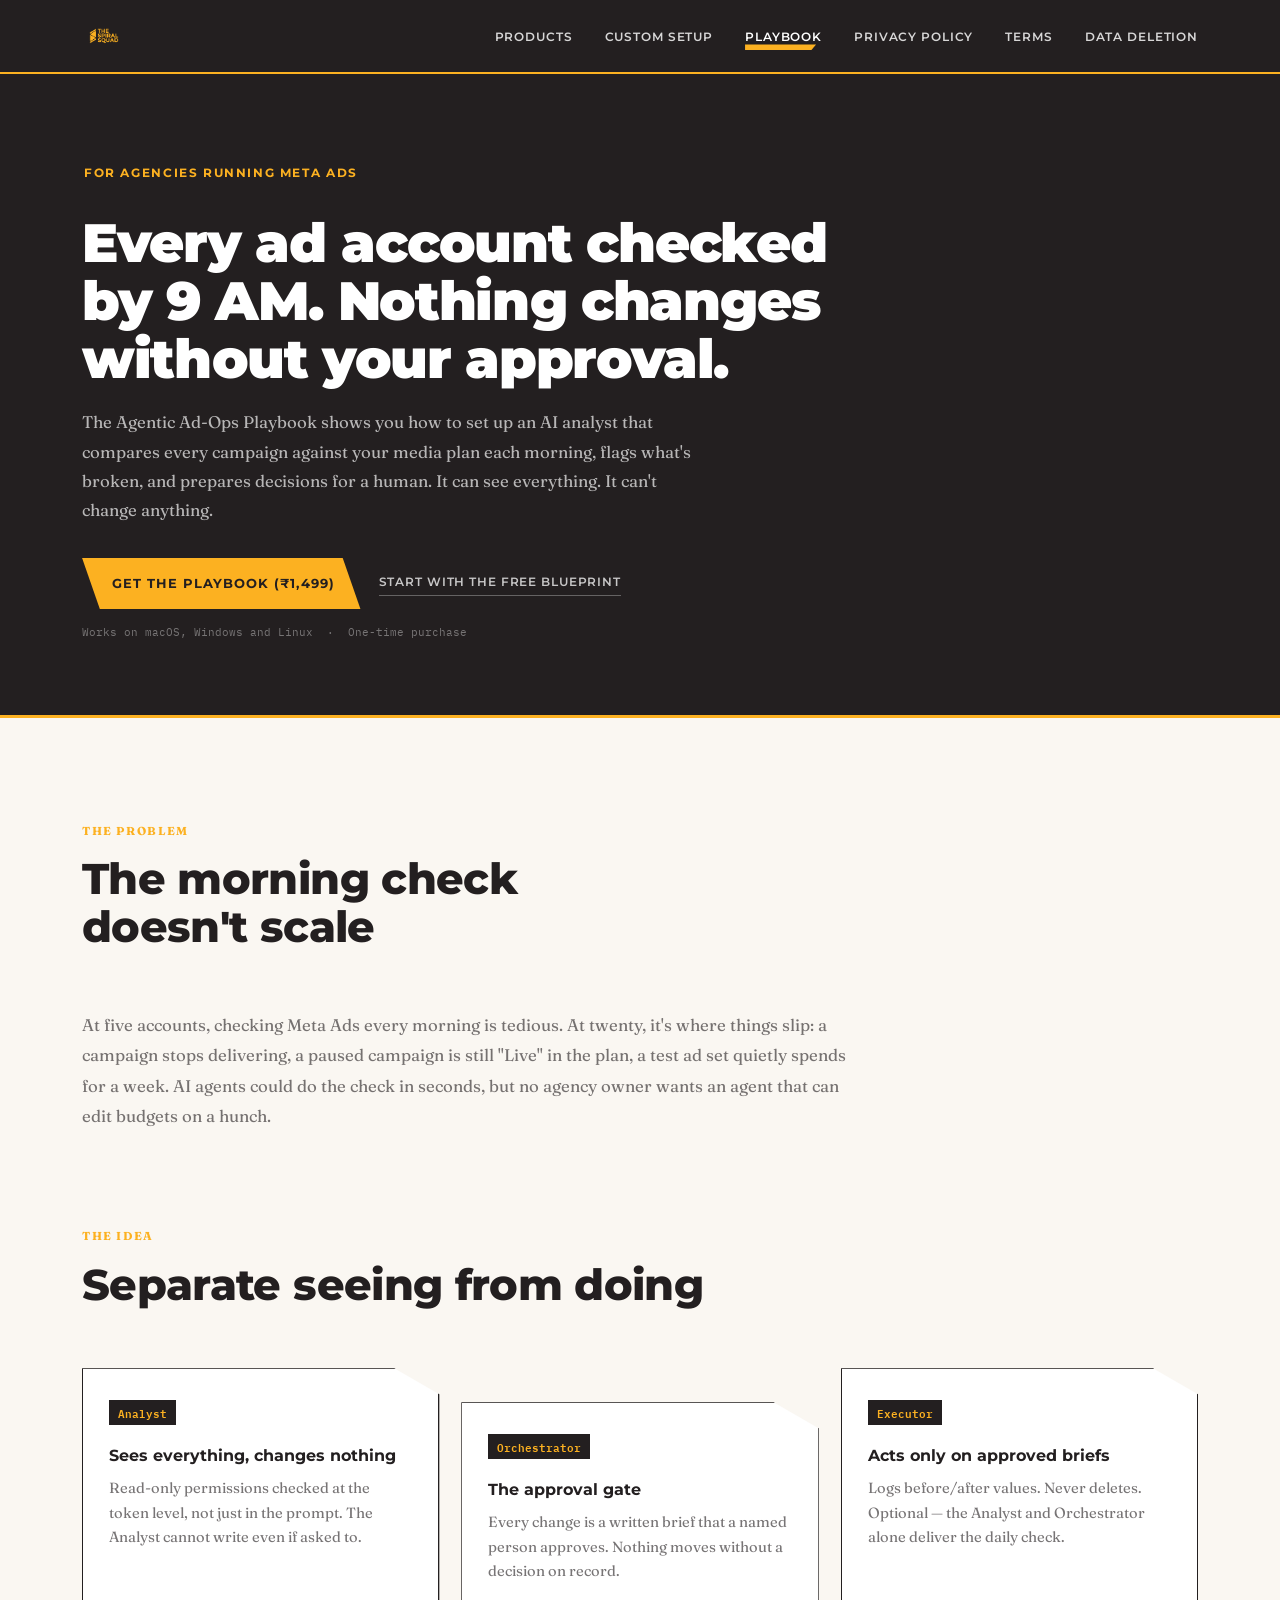
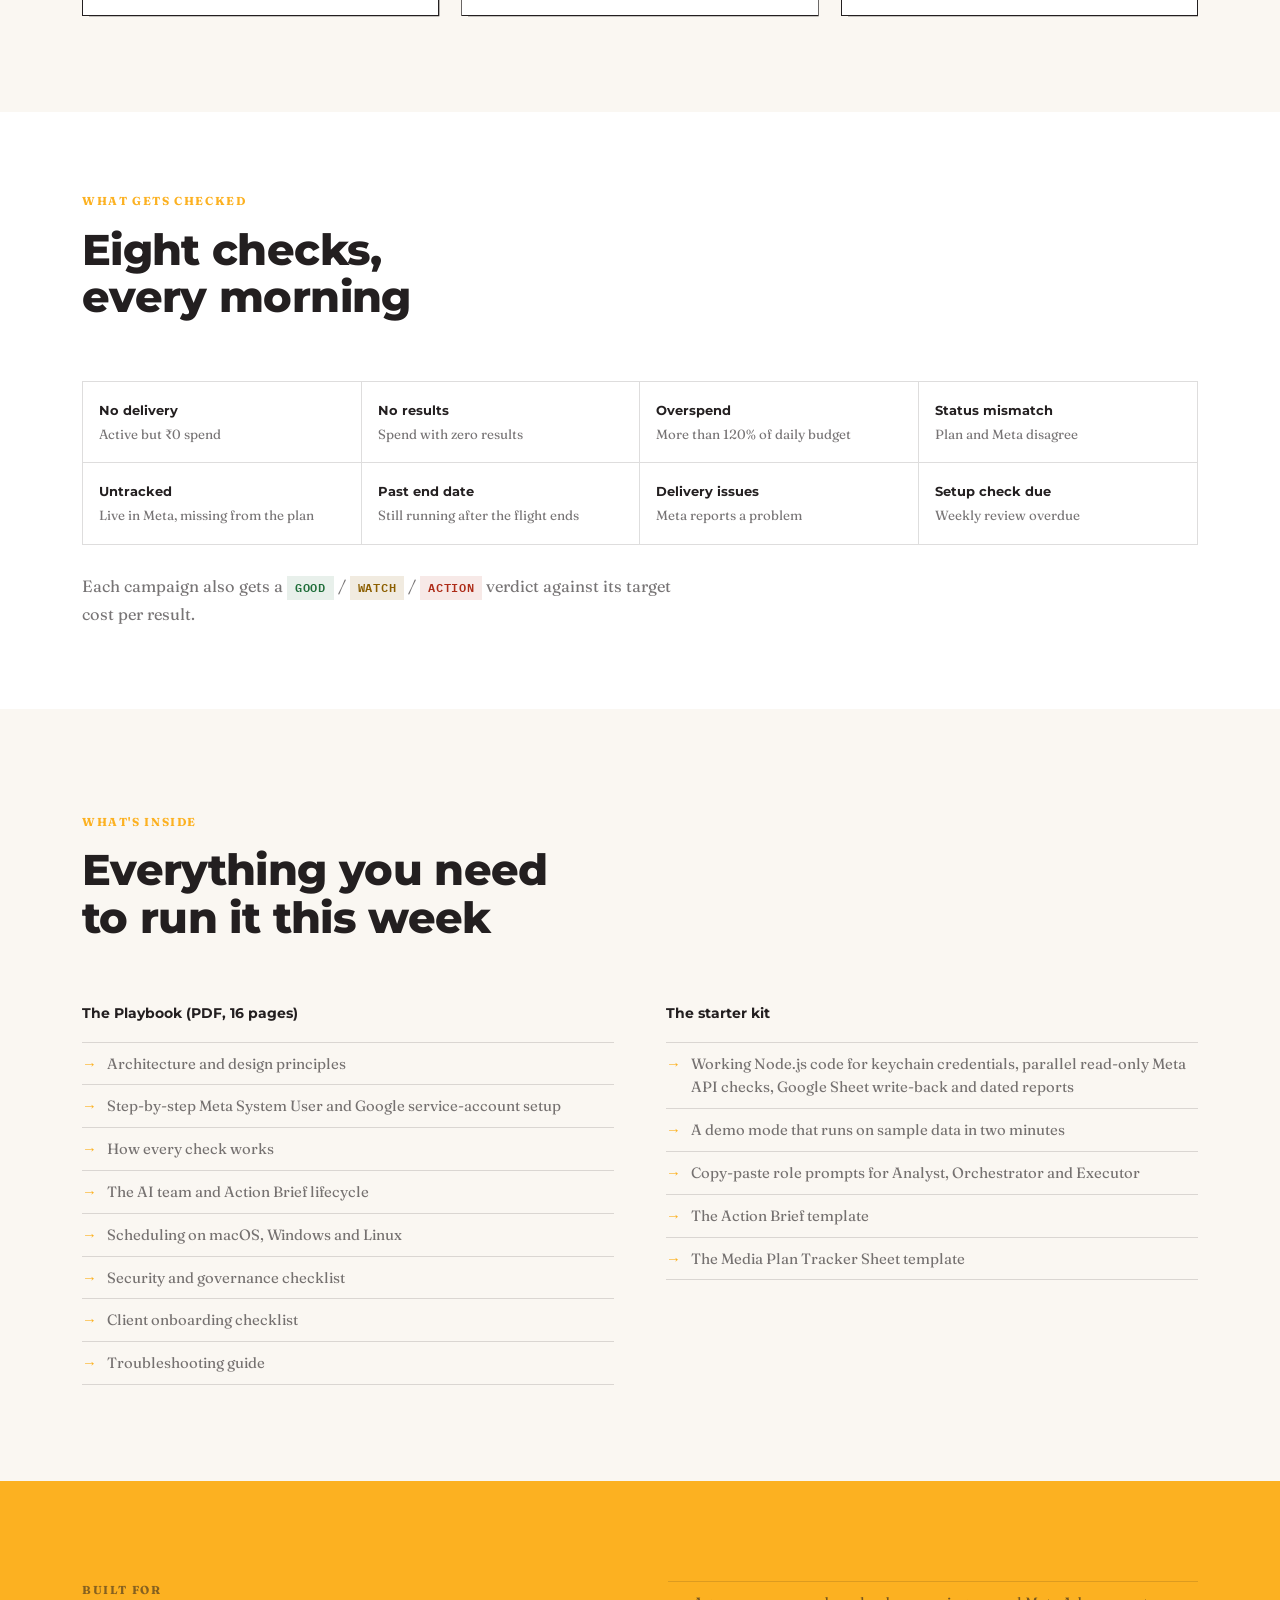
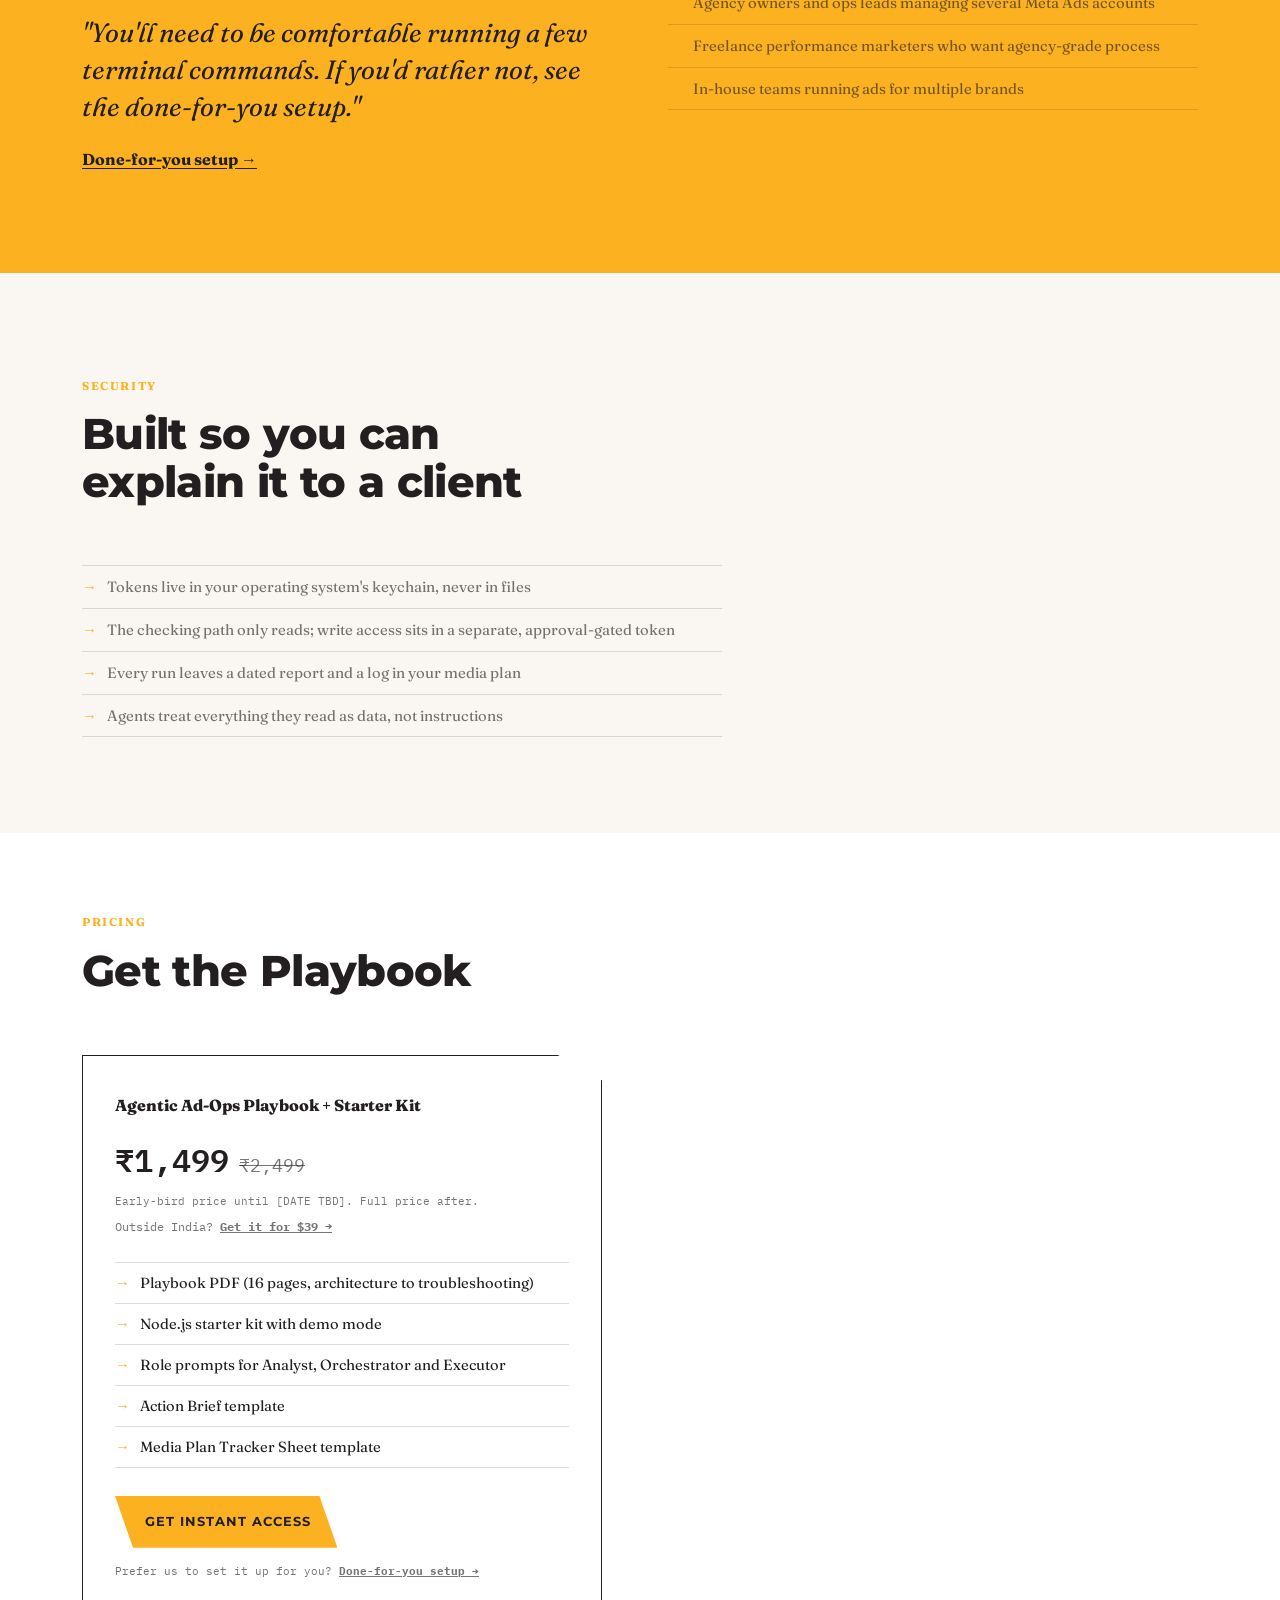
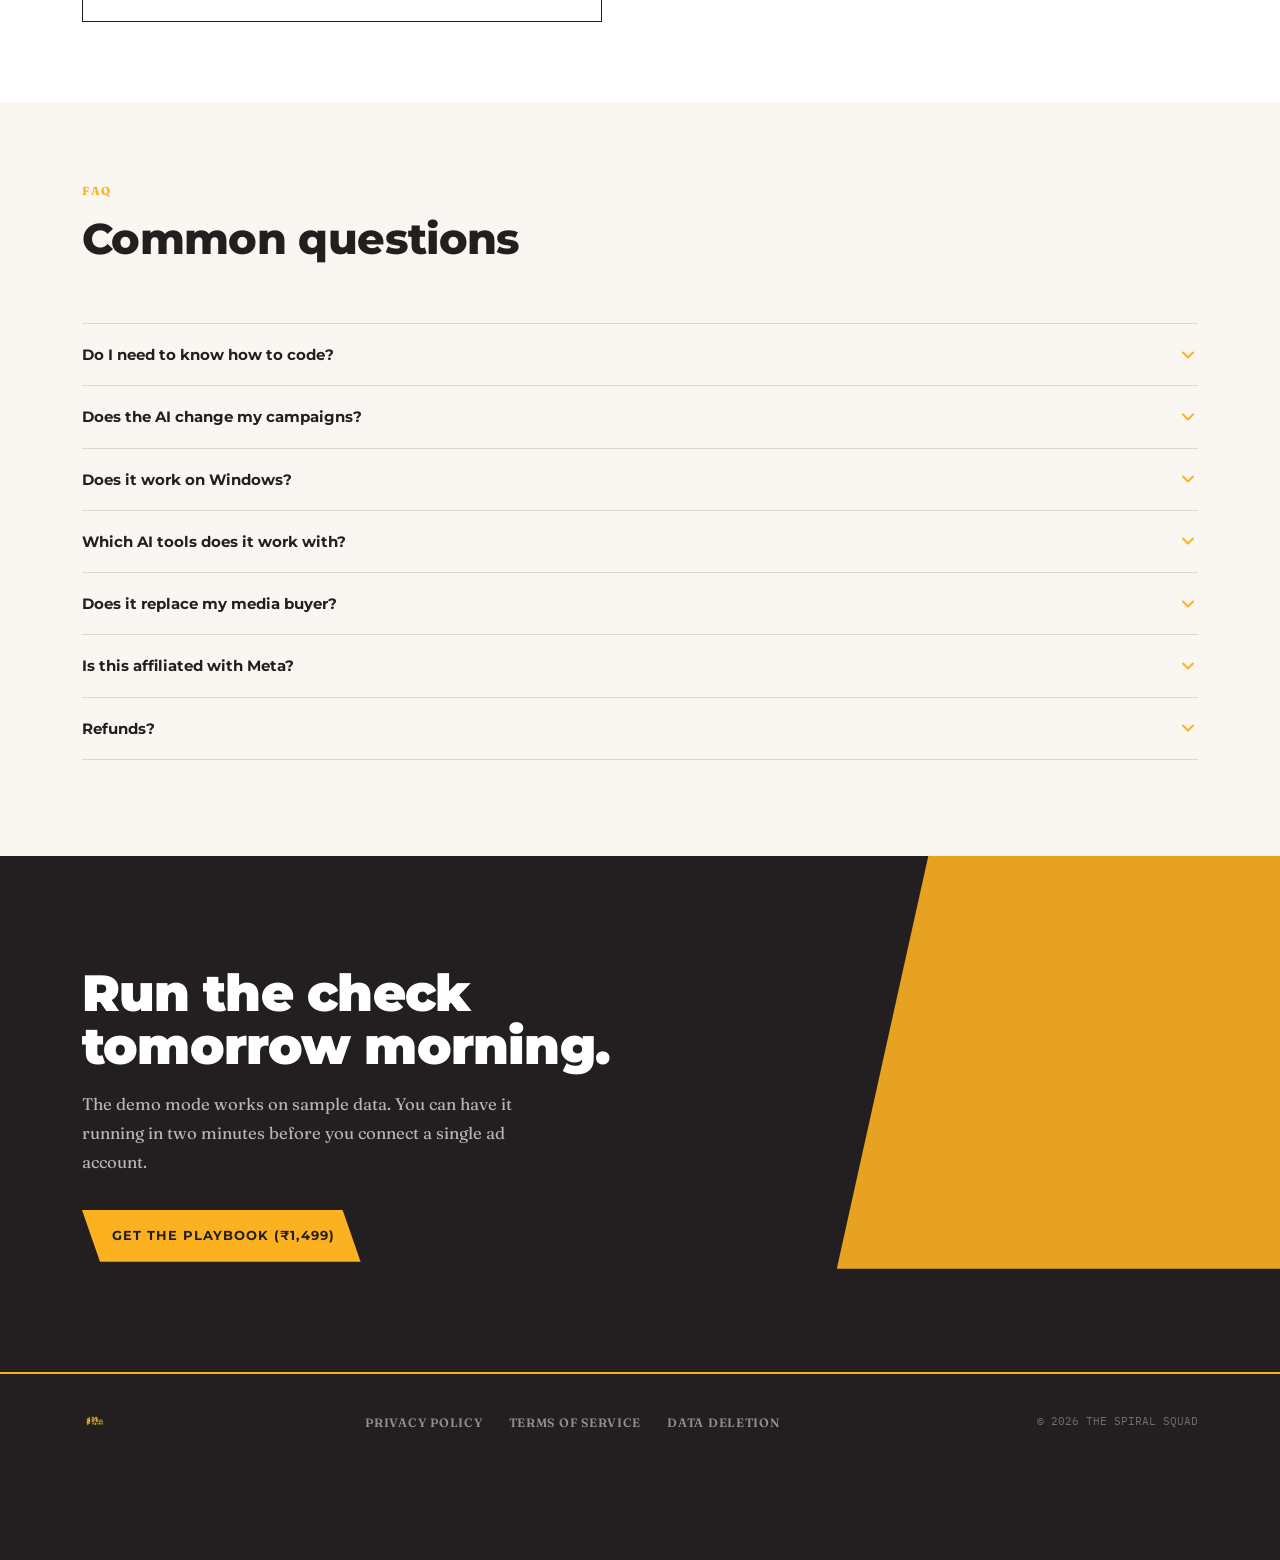
==== commit 04ffad74: "feat: update homepage to 4-product landing page Restructures index.html as a product-focused landing" ====
--- a/ad-ops/index.html
+++ b/ad-ops/index.html
@@ -31,7 +31,7 @@
 
 <nav class="nav">
   <div class="nav-inner container">
-    <a href="/" aria-label="The Spiral Squad home">
+    <a href="../" aria-label="The Spiral Squad home">
       <img class="nav-logo" src="../assets/logo.png" alt="The Spiral Squad">
     </a>
     <button class="nav-hamburger" aria-label="Open navigation menu" aria-expanded="false" aria-controls="nav-links">
@@ -42,12 +42,12 @@
       </svg>
     </button>
     <ul class="nav-links" id="nav-links">
-      <li><a href="/#services">Services</a></li>
-      <li><a href="/#how">How we work</a></li>
-      <li><a href="/ad-ops/" aria-current="page">Playbook</a></li>
-      <li><a href="/privacy-policy/">Privacy Policy</a></li>
-      <li><a href="/terms-of-service/">Terms</a></li>
-      <li><a href="/data-deletion/">Data Deletion</a></li>
+      <li><a href="../#products">Products</a></li>
+      <li><a href="../#custom-setup">Custom Setup</a></li>
+      <li><a href="../ad-ops/" aria-current="page">Playbook</a></li>
+      <li><a href="../privacy-policy/">Privacy Policy</a></li>
+      <li><a href="../terms-of-service/">Terms</a></li>
+      <li><a href="../data-deletion/">Data Deletion</a></li>
     </ul>
   </div>
 </nav>
@@ -60,7 +60,7 @@
     <p class="hero-sub">The Agentic Ad-Ops Playbook shows you how to set up an AI analyst that compares every campaign against your media plan each morning, flags what's broken, and prepares decisions for a human. It can see everything. It can't change anything.</p>
     <div class="hero-actions">
       <a href="#" class="btn" id="cta-hero-inr" onclick="fireCheckout('INR')">Get the Playbook (₹1,499)</a>
-      <a href="/blueprint/" class="btn-ghost">Start with the free Blueprint</a>
+      <a href="../blueprint/" class="btn-ghost">Start with the free Blueprint</a>
     </div>
     <p class="hero-micro">Works on macOS, Windows and Linux &nbsp;·&nbsp; One-time purchase</p>
   </div>
@@ -191,7 +191,7 @@
       <div>
         <span class="section-label">Built for</span>
         <p class="pull-quote">"You'll need to be comfortable running a few terminal commands. If you'd rather not, see the done-for-you setup."</p>
-        <p class="how-body" style="margin-top:20px;"><a href="/setup/" style="color:var(--charcoal); font-weight:700; text-decoration:underline; text-underline-offset:3px; text-decoration-color:var(--charcoal);">Done-for-you setup →</a></p>
+        <p class="how-body" style="margin-top:20px;"><a href="../setup/" style="color:var(--charcoal); font-weight:700; text-decoration:underline; text-underline-offset:3px; text-decoration-color:var(--charcoal);">Done-for-you setup →</a></p>
       </div>
       <div>
         <ul class="content-items">
@@ -244,7 +244,7 @@
           <li>Media Plan Tracker Sheet template</li>
         </ul>
         <a href="#" class="btn" id="cta-pricing-inr" onclick="fireCheckout('INR')">Get instant access</a>
-        <p class="pricing-subtext">Prefer us to set it up for you? <a href="/setup/" style="font-weight:700;">Done-for-you setup →</a></p>
+        <p class="pricing-subtext">Prefer us to set it up for you? <a href="../setup/" style="font-weight:700;">Done-for-you setup →</a></p>
       </div>
     </div>
   </div>
@@ -365,13 +365,13 @@
 
 <footer>
   <div class="footer-inner container">
-    <a href="/" aria-label="The Spiral Squad home">
+    <a href="../" aria-label="The Spiral Squad home">
       <img class="footer-logo" src="../assets/logo.png" alt="The Spiral Squad">
     </a>
     <ul class="footer-links">
-      <li><a href="/privacy-policy/">Privacy Policy</a></li>
-      <li><a href="/terms-of-service/">Terms of Service</a></li>
-      <li><a href="/data-deletion/">Data Deletion</a></li>
+      <li><a href="../privacy-policy/">Privacy Policy</a></li>
+      <li><a href="../terms-of-service/">Terms of Service</a></li>
+      <li><a href="../data-deletion/">Data Deletion</a></li>
     </ul>
     <p class="footer-copy">&copy; 2026 THE SPIRAL SQUAD</p>
   </div>
--- a/styles.css
+++ b/styles.css
@@ -591,3 +591,185 @@
   .card-grid--3 { grid-template-columns: 1fr; }
   .pricing-card { padding: 28px 22px 32px; }
 }
+
+/* ========================================================
+   PRODUCT HOMEPAGE — landing page components
+   ======================================================== */
+
+/* ---------- product type badge ---------- */
+.prod-type {
+  font-family: 'IBM Plex Mono', monospace;
+  font-size: .62rem; font-weight: 600; letter-spacing: .12em; text-transform: uppercase;
+  display: inline-block; padding: 3px 9px; margin-bottom: 10px;
+  background: var(--charcoal); color: var(--yellow);
+}
+.prod-type--bundle {
+  background: transparent; color: var(--charcoal);
+  border: 1px solid var(--charcoal); opacity: .7;
+}
+.prod-type--service { background: var(--yellow); color: var(--charcoal); }
+
+/* ---------- group labels ---------- */
+.products-group-label {
+  font-size: .68rem; font-weight: 600; letter-spacing: .14em; text-transform: uppercase;
+  color: var(--ink-soft); display: block; margin-bottom: 18px; margin-top: 52px;
+  padding-bottom: 10px; border-bottom: 1px solid var(--line);
+}
+.products-group-label:first-of-type { margin-top: 0; }
+.products-group-label--dfy { color: var(--charcoal); font-weight: 700; margin-top: 56px; }
+
+/* ---------- product cards ---------- */
+.prod-card {
+  background: var(--white); border: 1px solid var(--charcoal);
+  padding: 30px 26px 30px;
+  clip-path: polygon(0 0, calc(100% - var(--notch-run)) 0, 100% var(--notch), 100% 100%, 0 100%);
+  filter: drop-shadow(6px 6px 0 var(--charcoal));
+  display: flex; flex-direction: column;
+  transition: transform .22s ease;
+}
+.prod-card:hover { transform: translate(-3px,-3px); }
+.prod-card .tag {
+  font-family: 'IBM Plex Mono', monospace;
+  font-size: .7rem; font-weight: 600; color: var(--yellow); background: var(--charcoal);
+  display: inline-block; padding: 3px 9px; margin-bottom: 14px;
+}
+.prod-card h3 {
+  font-family: 'Montserrat', sans-serif;
+  font-size: 1.05rem; font-weight: 800; margin-bottom: 10px; line-height: 1.25;
+  overflow-wrap: anywhere;
+}
+.prod-price {
+  font-size: 1.55rem; font-weight: 600; color: var(--charcoal);
+  margin-bottom: 14px; display: block;
+}
+.prod-desc {
+  font-family: 'Fraunces', serif; font-size: .93rem;
+  color: var(--ink-soft); line-height: 1.68; flex: 1;
+  margin-bottom: 22px; overflow-wrap: anywhere;
+}
+.prod-cta { align-self: flex-start; }
+.prod-cross {
+  font-family: 'IBM Plex Mono', monospace; font-size: .67rem;
+  color: var(--ink-soft); margin-top: 18px; padding-top: 14px;
+  border-top: 1px solid var(--line); line-height: 1.6;
+}
+.prod-cross a {
+  color: var(--charcoal); font-weight: 600;
+  text-decoration: underline; text-underline-offset: 2px;
+  text-decoration-color: var(--yellow);
+}
+.prod-cross a:hover { color: var(--yellow); }
+
+/* bundle variant — softer border */
+.prod-card--bundle { background: var(--paper); }
+
+/* DFY featured card (full-width, charcoal bg) */
+.prod-card--dfy {
+  background: var(--charcoal); color: var(--white);
+  filter: drop-shadow(8px 8px 0 var(--yellow));
+  clip-path: polygon(0 0, calc(100% - var(--notch-run)) 0, 100% var(--notch), 100% 100%, 0 100%);
+  padding: 36px 32px 38px; margin-top: 28px;
+}
+.prod-dfy-inner {
+  display: grid; grid-template-columns: 1fr auto; gap: 48px; align-items: start;
+}
+.prod-card--dfy h3 { color: var(--white); }
+.prod-card--dfy .tag { background: var(--yellow); color: var(--charcoal); }
+.prod-card--dfy .prod-desc { color: var(--ink-soft-on-dark); margin-bottom: 24px; }
+.prod-dfy-right { text-align: right; }
+.prod-dfy-price-label {
+  font-size: .65rem; font-weight: 600; letter-spacing: .12em; text-transform: uppercase;
+  color: var(--ink-soft-on-dark); display: block; margin-bottom: 4px;
+}
+.prod-dfy-price {
+  font-size: 2rem; font-weight: 600; color: var(--yellow); display: block;
+  white-space: nowrap;
+}
+.prod-dfy-note {
+  font-family: 'Fraunces', serif; font-size: .82rem;
+  color: var(--ink-soft-on-dark); margin-top: 8px; max-width: 22ch;
+  line-height: 1.6; margin-left: auto;
+}
+
+/* ---------- starter includes list ---------- */
+.starter-includes { list-style: none; padding: 0; }
+.starter-includes li {
+  font-family: 'Fraunces', serif; font-size: .97rem; color: var(--charcoal);
+  padding: 12px 0; border-top: 1px solid rgba(35,31,32,.18);
+  display: flex; gap: 12px; line-height: 1.55; align-items: baseline;
+}
+.starter-includes li:last-child { border-bottom: 1px solid rgba(35,31,32,.18); }
+.starter-includes li::before { content: "✓"; color: var(--charcoal); font-weight: 700; flex: none; font-family: 'Montserrat', sans-serif; }
+
+/* ---------- custom setup (DFY) section ---------- */
+.dfy-section { background: var(--charcoal); padding: 100px 0; }
+.dfy-grid { display: grid; grid-template-columns: 1fr 1fr; gap: 72px; align-items: start; }
+.dfy-section .section-label { color: var(--yellow); }
+.dfy-price-block { display: flex; align-items: baseline; gap: 12px; margin-top: 28px; }
+.dfy-price { font-size: 2.4rem; font-weight: 600; color: var(--yellow); display: block; }
+.dfy-period {
+  font-size: .72rem; font-weight: 600; letter-spacing: .12em; text-transform: uppercase;
+  color: var(--ink-soft-on-dark);
+}
+
+/* DFY step list */
+.dfy-steps { display: flex; flex-direction: column; }
+.dfy-step {
+  display: flex; gap: 18px; padding: 18px 0;
+  border-top: 1px solid var(--line-on-dark); align-items: flex-start;
+}
+.dfy-step:last-child { border-bottom: 1px solid var(--line-on-dark); }
+.dfy-step-num {
+  font-size: .7rem; font-weight: 600; color: var(--yellow);
+  background: rgba(252,177,33,.1); padding: 3px 8px;
+  flex: none; margin-top: 2px; white-space: nowrap;
+}
+.dfy-step-title {
+  font-family: 'Montserrat', sans-serif; font-size: .88rem; font-weight: 700;
+  color: var(--white); margin-bottom: 3px;
+}
+.dfy-step-body { font-family: 'Fraunces', serif; font-size: .88rem; color: var(--ink-soft-on-dark); line-height: 1.6; }
+
+/* ---------- comparison grid ---------- */
+.compare-grid { border: 1px solid var(--line); }
+.compare-row {
+  display: grid; grid-template-columns: 1.2fr 2.5fr 2fr 0.8fr;
+  gap: 0;
+}
+.compare-row--head {
+  background: var(--charcoal);
+}
+.compare-row--head span {
+  font-family: 'Montserrat', sans-serif; font-size: .68rem;
+  font-weight: 700; letter-spacing: .1em; text-transform: uppercase;
+  color: var(--white); padding: 13px 16px; display: block;
+}
+.compare-row > * { padding: 14px 16px; border-right: 1px solid var(--line); font-family: 'Fraunces', serif; font-size: .92rem; color: var(--charcoal); line-height: 1.55; vertical-align: top; }
+.compare-row > *:last-child { border-right: none; }
+.compare-row strong { font-family: 'Montserrat', sans-serif; font-size: .82rem; font-weight: 700; }
+.compare-row:not(.compare-row--head):not(:last-child) > * { border-bottom: 1px solid var(--line); }
+.compare-row:nth-child(even):not(.compare-row--head) > * { background: var(--white); }
+.compare-row--dfy > * { background: var(--charcoal); color: var(--white); }
+.compare-row--dfy strong { color: var(--yellow); }
+.compare-row--dfy .mono { color: var(--yellow); font-weight: 700; }
+.compare-row--dfy > * { border-color: rgba(250,247,242,.1); }
+
+/* ---------- responsive: product homepage ---------- */
+@media (max-width: 980px) {
+  .card-grid--3 { grid-template-columns: 1fr 1fr; }
+  .card-grid--3 .card:nth-child(2) { margin-top: 0; }
+  .prod-dfy-inner { grid-template-columns: 1fr; gap: 28px; }
+  .prod-dfy-right { text-align: left; }
+  .prod-dfy-note { margin-left: 0; }
+  .dfy-grid { grid-template-columns: 1fr; gap: 48px; }
+  .compare-grid { overflow-x: auto; }
+  .compare-row { min-width: 600px; }
+}
+@media (max-width: 640px) {
+  .card-grid--3 { grid-template-columns: 1fr; }
+  .prod-card--dfy { padding: 28px 22px 30px; }
+  .dfy-section { padding: 76px 0; }
+  .dfy-grid { gap: 36px; }
+  .dfy-price { font-size: 1.9rem; }
+  .products-group-label { margin-top: 36px; }
+}
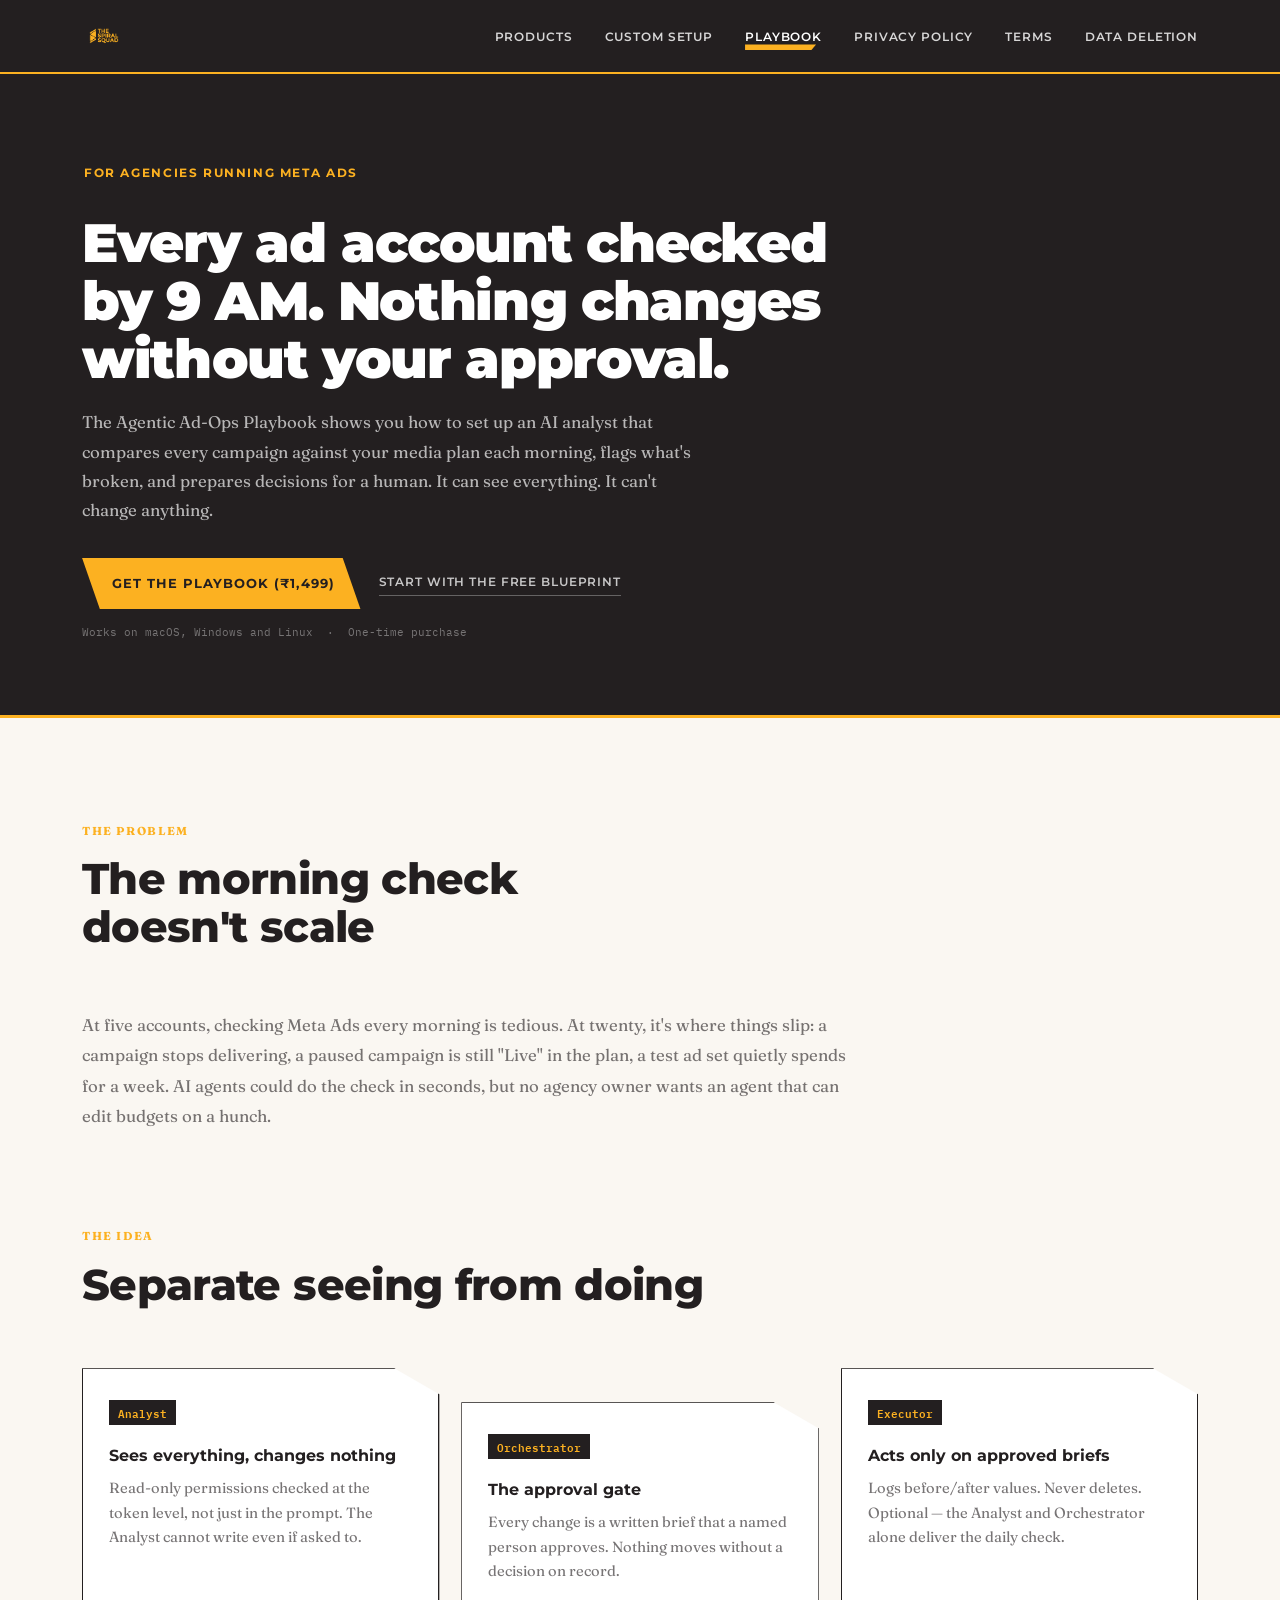
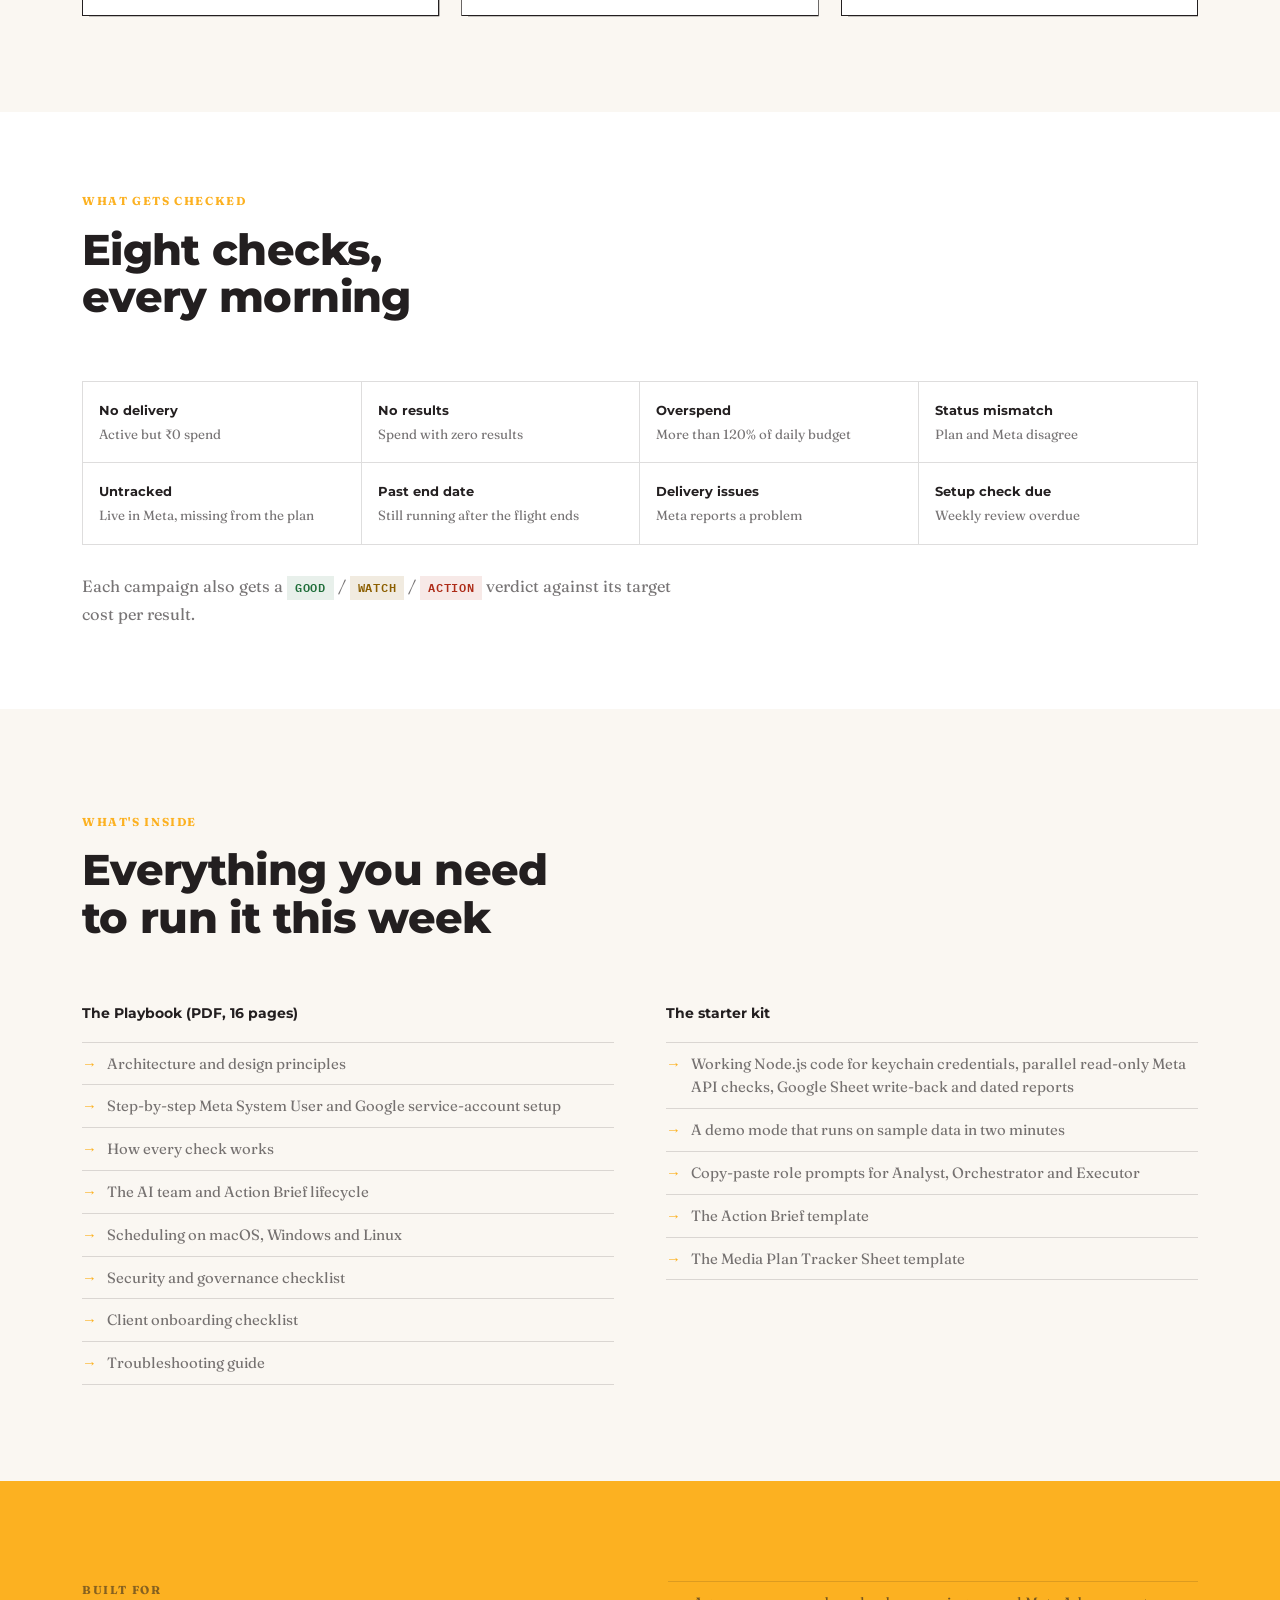
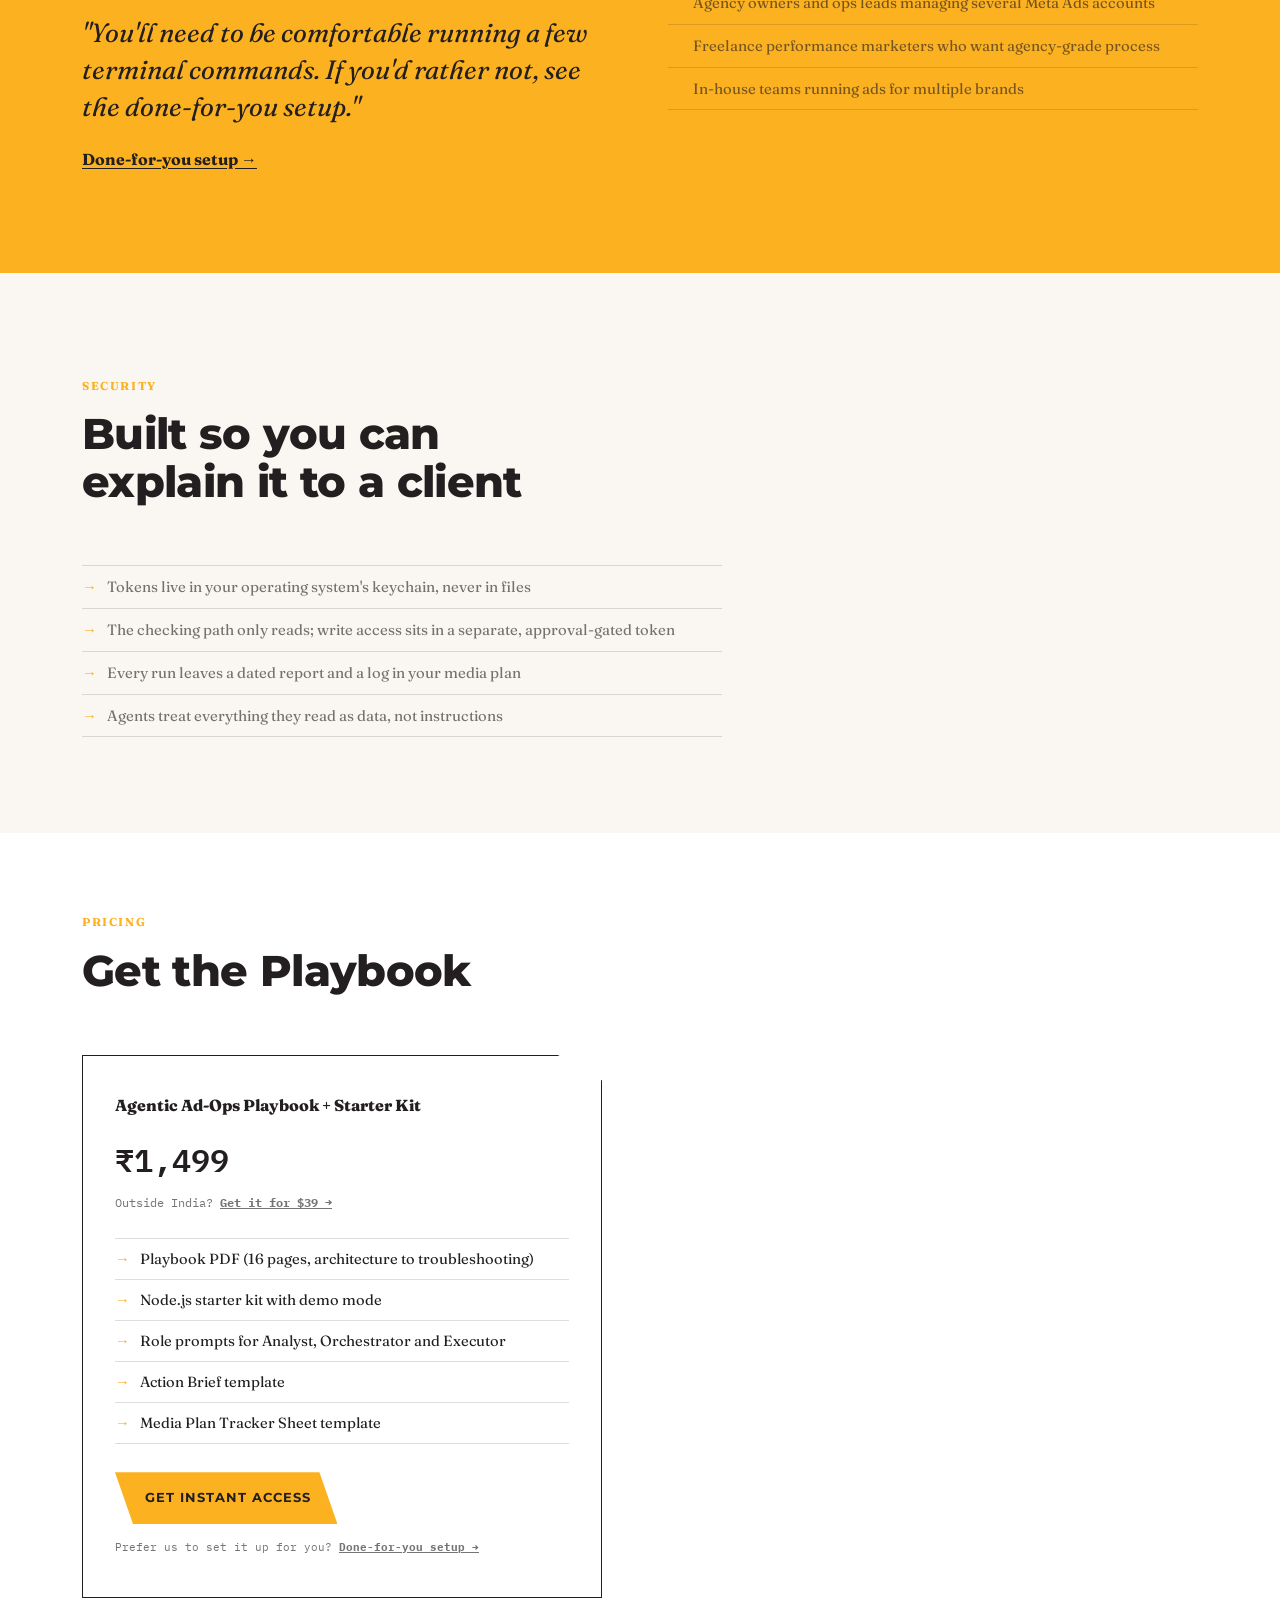
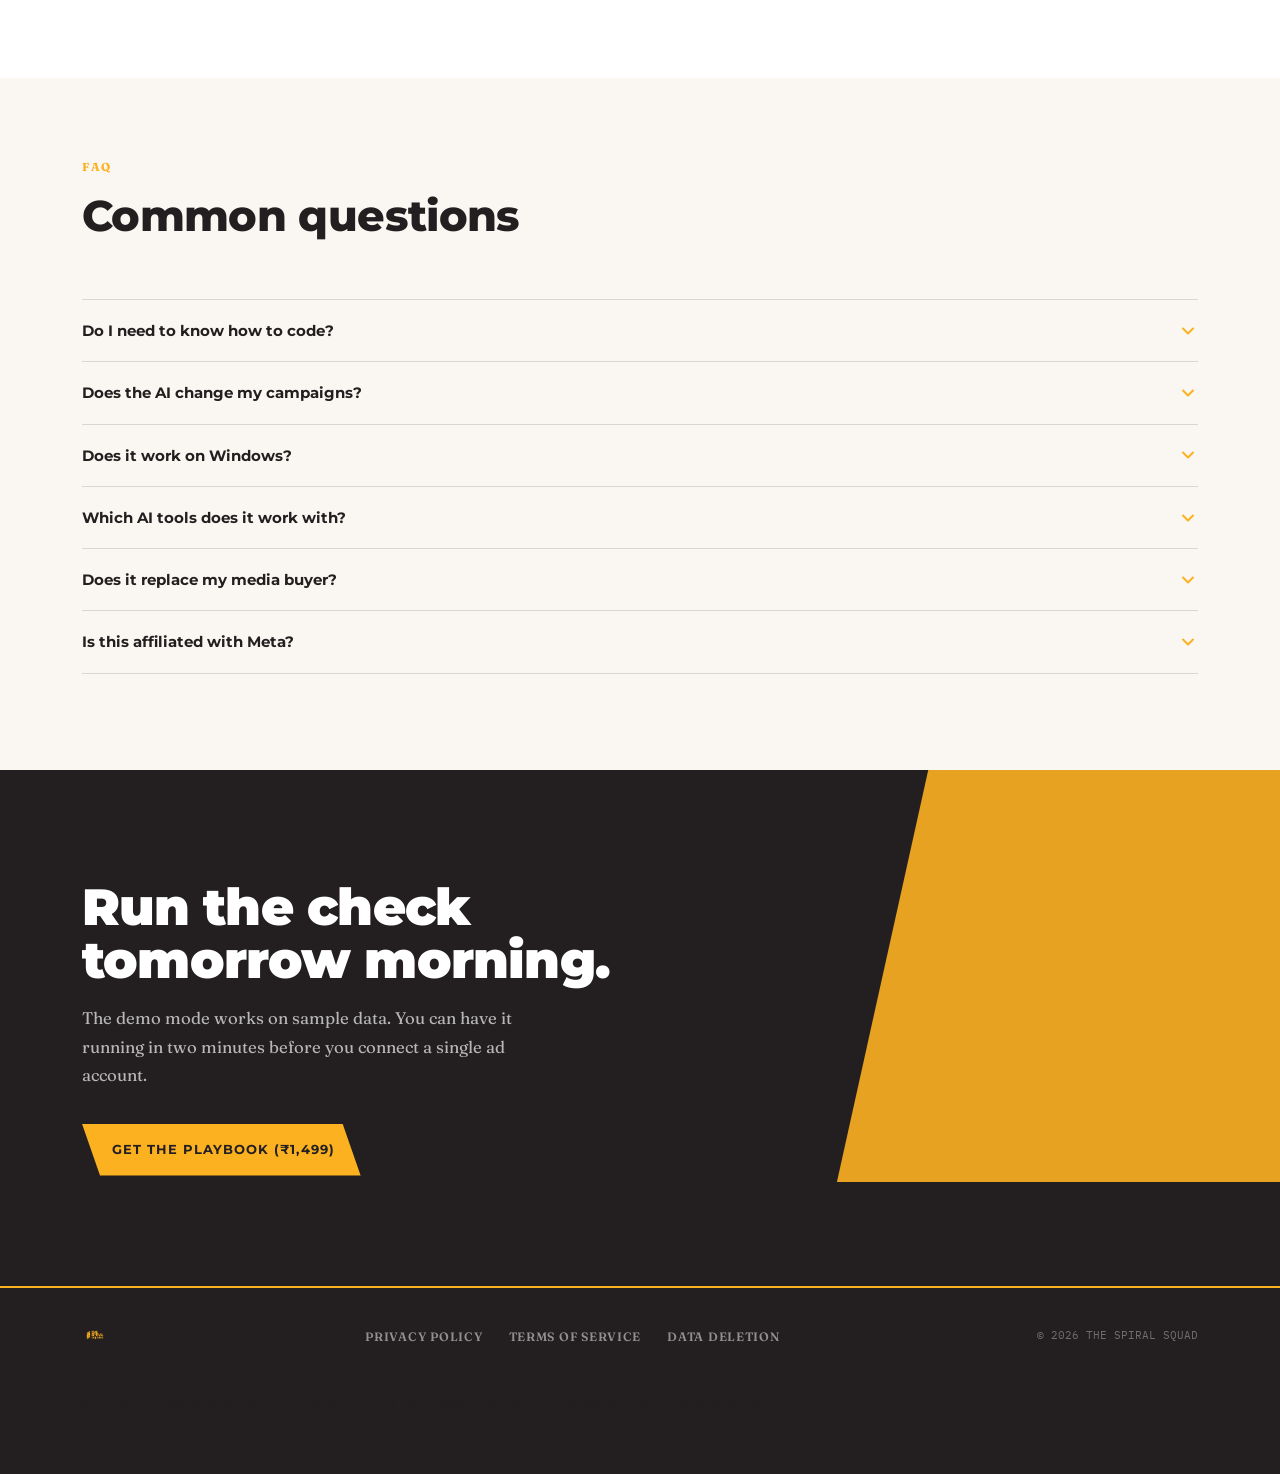
==== commit a712202d: "Pixel 274335162095786 live on ad-ops/setup/blueprint; nav + fixes - Ad-ops: Meta Pixel init + ViewCo" ====
--- a/ad-ops/index.html
+++ b/ad-ops/index.html
@@ -26,6 +26,25 @@
   <link rel="preconnect" href="https://fonts.gstatic.com" crossorigin>
   <link rel="stylesheet" href="../styles.css">
   <script>document.documentElement.classList.add('js');</script>
+  <!-- Meta Pixel -->
+  <script>
+  !function(f,b,e,v,n,t,s){if(f.fbq)return;n=f.fbq=function(){n.callMethod?
+  n.callMethod.apply(n,arguments):n.queue.push(arguments)};if(!f._fbq)f._fbq=n;
+  n.push=n;n.loaded=!0;n.version='2.0';n.queue=[];t=b.createElement(e);t.async=!0;
+  t.src=v;s=b.getElementsByTagName(e)[0];s.parentNode.insertBefore(t,s)}(window,
+  document,'script','https://connect.facebook.net/en_US/fbevents.js');
+  fbq('init', '274335162095786');
+  fbq('track', 'PageView');
+  fbq('track', 'ViewContent', {
+    content_name: 'Agentic Ad-Ops Playbook',
+    content_ids: ['ad-ops-playbook'],
+    content_type: 'product',
+    currency: 'INR',
+    value: 1499
+  });
+  </script>
+  <noscript><img height="1" width="1" style="display:none"
+    src="https://www.facebook.com/tr?id=274335162095786&ev=PageView&noscript=1"/></noscript>
 </head>
 <body>
 
@@ -42,8 +61,8 @@
       </svg>
     </button>
     <ul class="nav-links" id="nav-links">
-      <li><a href="../#products">Products</a></li>
-      <li><a href="../#custom-setup">Custom Setup</a></li>
+      <li><a href="/products/">Products</a></li>
+      <li><a href="/products/#custom-setup">Custom Setup</a></li>
       <li><a href="../ad-ops/" aria-current="page">Playbook</a></li>
       <li><a href="../privacy-policy/">Privacy Policy</a></li>
       <li><a href="../terms-of-service/">Terms</a></li>
@@ -231,10 +250,8 @@
       <div class="pricing-card">
         <p class="pricing-name">Agentic Ad-Ops Playbook + Starter Kit</p>
         <div class="price-row">
-          <span class="price-now" id="price-display">₹1,499</span>
-          <span class="price-was" id="price-was-display">₹2,499</span>
-        </div>
-        <p class="price-note" id="earlybird-note" data-ends="YYYY-MM-DD">Early-bird price until [DATE TBD]. Full price after.</p>
+          <span class="price-now">₹1,499</span>
+        </div>
         <p class="price-usd">Outside India? <a href="#" id="cta-pricing-usd" onclick="fireCheckout('USD')" style="font-weight:700;">Get it for $39 →</a></p>
         <ul class="pricing-includes">
           <li>Playbook PDF (16 pages, architecture to troubleshooting)</li>
@@ -334,17 +351,6 @@
         </button>
         <div class="faq-body" hidden>
           <p>No. It uses Meta's public Marketing API.</p>
-        </div>
-      </li>
-      <li class="faq-item">
-        <button class="faq-btn" aria-expanded="false">
-          <span>Refunds?</span>
-          <svg class="faq-chevron" viewBox="0 0 20 20" fill="none" aria-hidden="true">
-            <path d="M5 7.5l5 5 5-5" stroke="currentColor" stroke-width="2" stroke-linecap="round" stroke-linejoin="round"/>
-          </svg>
-        </button>
-        <div class="faq-body" hidden>
-          <p>[Fill in your refund policy, or remove this question.]</p>
         </div>
       </li>
     </ul>
@@ -401,17 +407,6 @@
     });
   })();
 
-  /* ── Early-bird price swap ─────────────────────────── */
-  (function() {
-    var note = document.getElementById('earlybird-note');
-    if (!note) return;
-    var ends = note.dataset.ends;
-    if (ends && ends !== 'YYYY-MM-DD' && new Date() > new Date(ends)) {
-      document.getElementById('price-display').textContent = '₹2,499';
-      document.getElementById('price-was-display').style.display = 'none';
-      note.style.display = 'none';
-    }
-  })();
 
   /* ── FAQ accordion ─────────────────────────────────── */
   (function() {
@@ -442,9 +437,13 @@
     setTimeout(function() { items.forEach(function(el) { el.classList.add('in'); }); }, 1200);
   })();
 
-  /* ── Checkout click handler (placeholder for pixel / analytics) ── */
   function fireCheckout(currency) {
-    /* When META_PIXEL_ID is set, fire: fbq('track','InitiateCheckout',{value:...,currency:currency}); */
+    if (typeof fbq === 'function') {
+      fbq('track', 'InitiateCheckout', {
+        value: currency === 'INR' ? 1499 : 39,
+        currency: currency
+      });
+    }
   }
 </script>
 
--- a/styles.css
+++ b/styles.css
@@ -149,6 +149,18 @@
 }
 .btn-ghost:hover { color: var(--yellow); border-color: var(--yellow); }
 
+.btn-outline {
+  display: inline-flex; align-items: center;
+  color: var(--charcoal); text-decoration: none;
+  font-family: 'Montserrat', sans-serif;
+  font-size: .8rem; font-weight: 700; letter-spacing: .08em; text-transform: uppercase;
+  padding: 15px 26px 15px 30px;
+  clip-path: polygon(0 0, calc(100% - 18px) 0, 100% 100%, 18px 100%);
+  border: 2px solid var(--charcoal);
+  transition: background .15s, color .15s;
+}
+.btn-outline:hover { background: var(--charcoal); color: var(--white); }
+
 /* hero right: manifest docket panel */
 .hero-right {
   position: relative; background: #1B1718;
@@ -175,6 +187,28 @@
 .docket li:last-child { border-bottom: 1px solid var(--line-on-dark); }
 .docket .code { font-size: .76rem; color: var(--yellow); flex: none; width: 52px; }
 .docket .name { font-family: 'Montserrat', sans-serif; font-weight: 700; font-size: .9rem; color: var(--white); }
+
+/* category docket rows */
+.docket-cat {
+  display: flex; flex-direction: column; gap: 3px;
+  text-decoration: none; flex: 1;
+}
+.docket-cat-desc {
+  font-family: 'IBM Plex Mono', monospace; font-size: .62rem;
+  color: rgba(255,255,255,.32); letter-spacing: .04em; line-height: 1.4;
+}
+a.docket-cat:hover .name { color: var(--yellow); }
+a.docket-cat:hover .docket-cat-desc { color: rgba(255,255,255,.5); }
+
+/* coming-soon rows */
+.docket-soon { opacity: .45; }
+.docket-soon .docket-cat { cursor: default; }
+.docket-pill {
+  font-family: 'IBM Plex Mono', monospace; font-size: .58rem; font-weight: 600;
+  letter-spacing: .1em; text-transform: uppercase;
+  color: rgba(255,255,255,.5); border: 1px solid rgba(255,255,255,.2);
+  padding: 2px 7px; align-self: center; flex: none; white-space: nowrap;
+}
 
 /* ---------- ticker ---------- */
 .ticker {
@@ -320,6 +354,135 @@
   text-underline-offset: 3px; text-decoration-color: var(--yellow);
 }
 .prose a:hover { color: var(--yellow); }
+
+/* ---------- products ---------- */
+.products-hero { background: var(--charcoal); padding: 80px 0 64px; border-bottom: 3px solid var(--yellow); }
+.products-hero h1 {
+  font-size: clamp(2rem, 5vw, 3.8rem); font-weight: 900; letter-spacing: -0.02em;
+  line-height: 1.05; color: var(--white); max-width: 16ch; margin-bottom: 18px;
+}
+.products-hero h1 .lit {
+  background: var(--charcoal); color: var(--yellow);
+  padding: 0 .12em; box-decoration-break: clone; -webkit-box-decoration-break: clone;
+}
+.products-hero .hero-sub {
+  font-family: 'Fraunces', serif; font-size: 1.05rem;
+  color: rgba(255,255,255,.65); max-width: 50ch;
+}
+
+.products-grid { display: grid; grid-template-columns: repeat(3, 1fr); gap: 28px; margin-top: 60px; }
+
+.product-card {
+  background: var(--white); border: 1px solid var(--charcoal);
+  padding: 32px 28px 36px;
+  clip-path: polygon(0 0, calc(100% - var(--notch-run)) 0, 100% var(--notch), 100% 100%, 0 100%);
+  filter: drop-shadow(7px 7px 0 var(--charcoal));
+  transition: transform .22s ease;
+  display: flex; flex-direction: column;
+}
+.product-card:hover { transform: translate(-4px, -4px); }
+.product-card .tag { font-family: 'IBM Plex Mono', monospace; font-size: .7rem; font-weight: 600; color: var(--yellow); background: var(--charcoal); display: inline-block; padding: 3px 9px; margin-bottom: 22px; }
+.product-card h3 { font-size: 1.1rem; font-weight: 800; letter-spacing: -0.01em; margin-bottom: 10px; line-height: 1.25; }
+.product-card .desc { font-family: 'Fraunces', serif; font-size: .95rem; color: var(--ink-soft); line-height: 1.65; flex: 1; }
+.product-card-footer { display: flex; align-items: center; justify-content: space-between; margin-top: 28px; padding-top: 20px; border-top: 1px solid var(--line); }
+.product-price { font-family: 'IBM Plex Mono', monospace; font-size: 1.05rem; font-weight: 600; color: var(--charcoal); }
+.btn-sm {
+  display: inline-flex; align-items: center; gap: 8px;
+  background: var(--yellow); color: var(--charcoal); text-decoration: none;
+  font-family: 'Montserrat', sans-serif;
+  font-size: .75rem; font-weight: 700; letter-spacing: .07em; text-transform: uppercase;
+  padding: 12px 20px 12px 22px;
+  clip-path: polygon(0 0, calc(100% - 14px) 0, 100% 100%, 14px 100%);
+  transition: background .15s;
+}
+.btn-sm:hover { background: var(--charcoal); color: var(--white); }
+
+/* ---------- product detail page ---------- */
+.product-detail-hero {
+  background: var(--charcoal); padding: 80px 0 64px; border-bottom: 3px solid var(--yellow);
+  position: relative; overflow: hidden;
+}
+.product-detail-hero .hero-flag {
+  position: absolute; right: -4%; top: -10%; width: 480px; height: 120%;
+  background: var(--yellow); opacity: .12;
+  clip-path: polygon(18% 0, 100% 0, 100% 100%, 0% 100%);
+}
+.product-detail-inner { position: relative; z-index: 1; max-width: 720px; }
+.product-detail-inner .eyebrow {
+  color: var(--yellow); margin-bottom: 20px;
+  background: var(--charcoal); padding: 4px 2px;
+}
+.product-detail-inner h1 {
+  font-size: clamp(2rem, 4.5vw, 3.4rem); font-weight: 900; letter-spacing: -0.02em;
+  line-height: 1.06; color: var(--white); margin-bottom: 20px;
+}
+.product-detail-inner .hero-sub {
+  font-family: 'Fraunces', serif; font-size: 1.05rem;
+  color: rgba(255,255,255,.65); max-width: 52ch; margin-bottom: 36px; line-height: 1.75;
+}
+.product-meta-row { display: flex; align-items: center; gap: 28px; flex-wrap: wrap; }
+.product-meta-price { font-family: 'IBM Plex Mono', monospace; font-size: 1.4rem; font-weight: 600; color: var(--yellow); }
+
+.product-body { padding: 80px 0 96px; }
+.product-layout { display: grid; grid-template-columns: 1fr 380px; gap: 64px; align-items: start; }
+
+.feature-list { list-style: none; padding: 0; margin: 0 0 52px; }
+.feature-list li {
+  display: flex; gap: 18px; padding: 20px 0;
+  border-top: 1px solid var(--line); align-items: flex-start;
+}
+.feature-list li:last-child { border-bottom: 1px solid var(--line); }
+.feature-num {
+  font-family: 'IBM Plex Mono', monospace; font-size: .75rem; font-weight: 600;
+  color: var(--yellow); background: var(--charcoal);
+  padding: 3px 7px; flex: none; margin-top: 2px;
+}
+.feature-list .feature-text h4 {
+  font-family: 'Montserrat', sans-serif; font-size: .92rem; font-weight: 700;
+  margin-bottom: 4px; letter-spacing: .01em;
+}
+.feature-list .feature-text p {
+  font-family: 'Fraunces', serif; font-size: .92rem; color: var(--ink-soft); line-height: 1.65;
+}
+
+.included-box {
+  background: var(--white); border: 1px solid var(--charcoal);
+  padding: 32px 28px;
+  clip-path: polygon(0 0, calc(100% - var(--notch-run)) 0, 100% var(--notch), 100% 100%, 0 100%);
+  filter: drop-shadow(6px 6px 0 var(--charcoal));
+  position: sticky; top: 92px;
+}
+.included-box .box-label {
+  font-size: .68rem; font-weight: 700; letter-spacing: .14em; text-transform: uppercase;
+  color: var(--ink-soft); margin-bottom: 20px; display: block;
+}
+.included-box h3 { font-size: 1.3rem; font-weight: 900; margin-bottom: 6px; }
+.included-box .box-price { font-family: 'IBM Plex Mono', monospace; font-size: 1.6rem; font-weight: 600; color: var(--charcoal); margin-bottom: 24px; }
+.included-items { list-style: none; padding: 0; margin: 0 0 28px; }
+.included-items li {
+  font-family: 'Fraunces', serif; font-size: .92rem; color: #3A3838;
+  padding: 10px 0; border-top: 1px solid var(--line);
+  display: flex; align-items: baseline; gap: 10px; line-height: 1.5;
+}
+.included-items li:last-child { border-bottom: 1px solid var(--line); }
+.included-items li::before { content: "→"; color: var(--yellow); font-weight: 700; flex: none; }
+.box-note { font-family: 'IBM Plex Mono', monospace; font-size: .7rem; color: var(--ink-soft); margin-top: 14px; line-height: 1.6; }
+
+.who-section { background: var(--yellow); padding: 88px 0; }
+.who-grid { display: grid; grid-template-columns: 1fr 1fr; gap: 48px; align-items: start; }
+.who-section .section-label { color: rgba(35,31,32,.55); }
+.who-section .pull-quote {
+  font-family: 'Fraunces', serif; font-style: italic;
+  font-size: clamp(1.2rem, 2.2vw, 1.5rem); line-height: 1.45; color: var(--charcoal);
+}
+.audience-list { list-style: none; padding: 0; margin: 0; }
+.audience-list li {
+  font-family: 'Fraunces', serif; font-size: 1rem; color: rgba(35,31,32,.8);
+  padding: 12px 0; border-top: 1px solid rgba(35,31,32,.15);
+  display: flex; align-items: baseline; gap: 10px;
+}
+.audience-list li:last-child { border-bottom: 1px solid rgba(35,31,32,.15); }
+.audience-list li::before { content: "→"; color: var(--charcoal); font-weight: 700; font-size: .9rem; flex: none; }
 
 /* ---------- responsive ---------- */
 @media (max-width: 980px) {
@@ -332,6 +495,10 @@
   .card:nth-child(3), .card:nth-child(4) { margin-top: 22px; }
   .how-grid { grid-template-columns: 1fr; gap: 32px; }
   .cta-flag { display: none; }
+  .products-grid { grid-template-columns: repeat(2,1fr); }
+  .product-layout { grid-template-columns: 1fr; }
+  .included-box { position: static; }
+  .who-grid { grid-template-columns: 1fr; gap: 32px; }
 }
 @media (max-width: 640px) {
   .container  { padding: 0 20px; }
@@ -359,6 +526,8 @@
   /* cards */
   .card-grid { grid-template-columns: 1fr; }
   .card:nth-child(2), .card:nth-child(3), .card:nth-child(4) { margin-top: 0; }
+  .products-grid { grid-template-columns: 1fr; }
+  .product-card-footer { flex-direction: column; align-items: flex-start; gap: 14px; }
   /* sections */
   .section { padding: 72px 0; }
   .how    { padding: 64px 0; }
@@ -609,6 +778,27 @@
 }
 .prod-type--service { background: var(--yellow); color: var(--charcoal); }
 
+/* ---------- category block (extensible, one per product type) ---------- */
+.prod-category-head {
+  display: grid; grid-template-columns: auto 1fr;
+  align-items: baseline; gap: 20px 32px;
+  padding: 22px 0 24px; margin-bottom: 28px;
+  border-top: 2px solid var(--charcoal); border-bottom: 1px solid var(--line);
+}
+.prod-category-label {
+  font-size: .72rem; font-weight: 700; letter-spacing: .14em; text-transform: uppercase;
+  color: var(--charcoal); white-space: nowrap;
+  background: var(--yellow); padding: 5px 12px;
+  align-self: center;
+}
+.prod-category-desc {
+  font-family: 'Fraunces', serif; font-size: .92rem;
+  color: var(--ink-soft); line-height: 1.6; max-width: 64ch;
+}
+@media (max-width: 640px) {
+  .prod-category-head { grid-template-columns: 1fr; gap: 12px; }
+}
+
 /* ---------- group labels ---------- */
 .products-group-label {
   font-size: .68rem; font-weight: 600; letter-spacing: .14em; text-transform: uppercase;
@@ -647,7 +837,24 @@
   color: var(--ink-soft); line-height: 1.68; flex: 1;
   margin-bottom: 22px; overflow-wrap: anywhere;
 }
+.prod-desc-lead { margin-bottom: 10px; }
+.prod-desc-list {
+  list-style: none; padding: 0; margin: 0;
+}
+.prod-desc-list li {
+  font-family: 'Fraunces', serif; font-size: .86rem;
+  color: var(--ink-soft); line-height: 1.65; padding: 1px 0;
+}
+.prod-price-orig { font-size: .6em; opacity: .45; font-weight: 400; }
 .prod-cta { align-self: flex-start; }
+.prod-cta-group { display: flex; align-items: stretch; gap: 8px; }
+.prod-cta-group .btn {
+  flex: 1; justify-content: center;
+  font-size: .68rem; padding: 12px 10px;
+  clip-path: polygon(0 0, calc(100% - 12px) 0, 100% 100%, 12px 100%);
+}
+.prod-title-link { color: inherit; text-decoration: none; }
+.prod-title-link:hover { color: var(--yellow); }
 .prod-cross {
   font-family: 'IBM Plex Mono', monospace; font-size: .67rem;
   color: var(--ink-soft); margin-top: 18px; padding-top: 14px;
